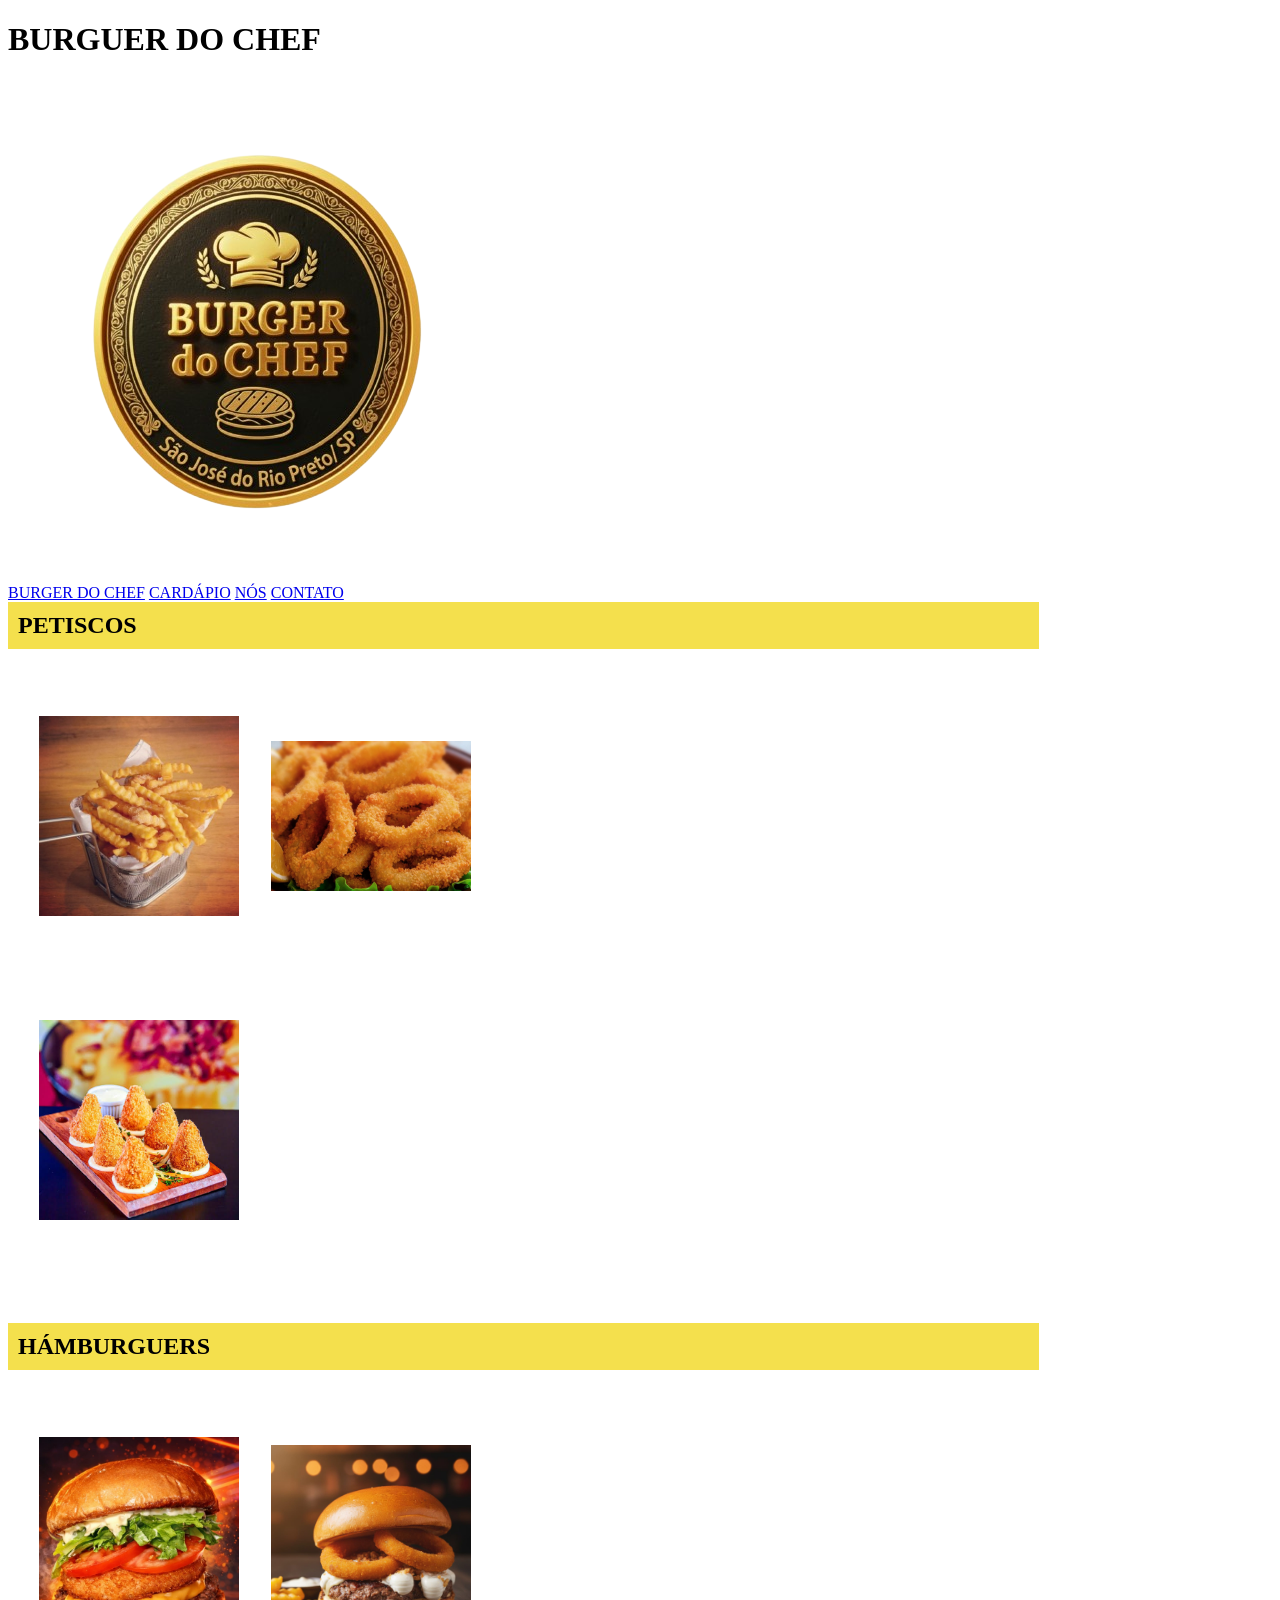
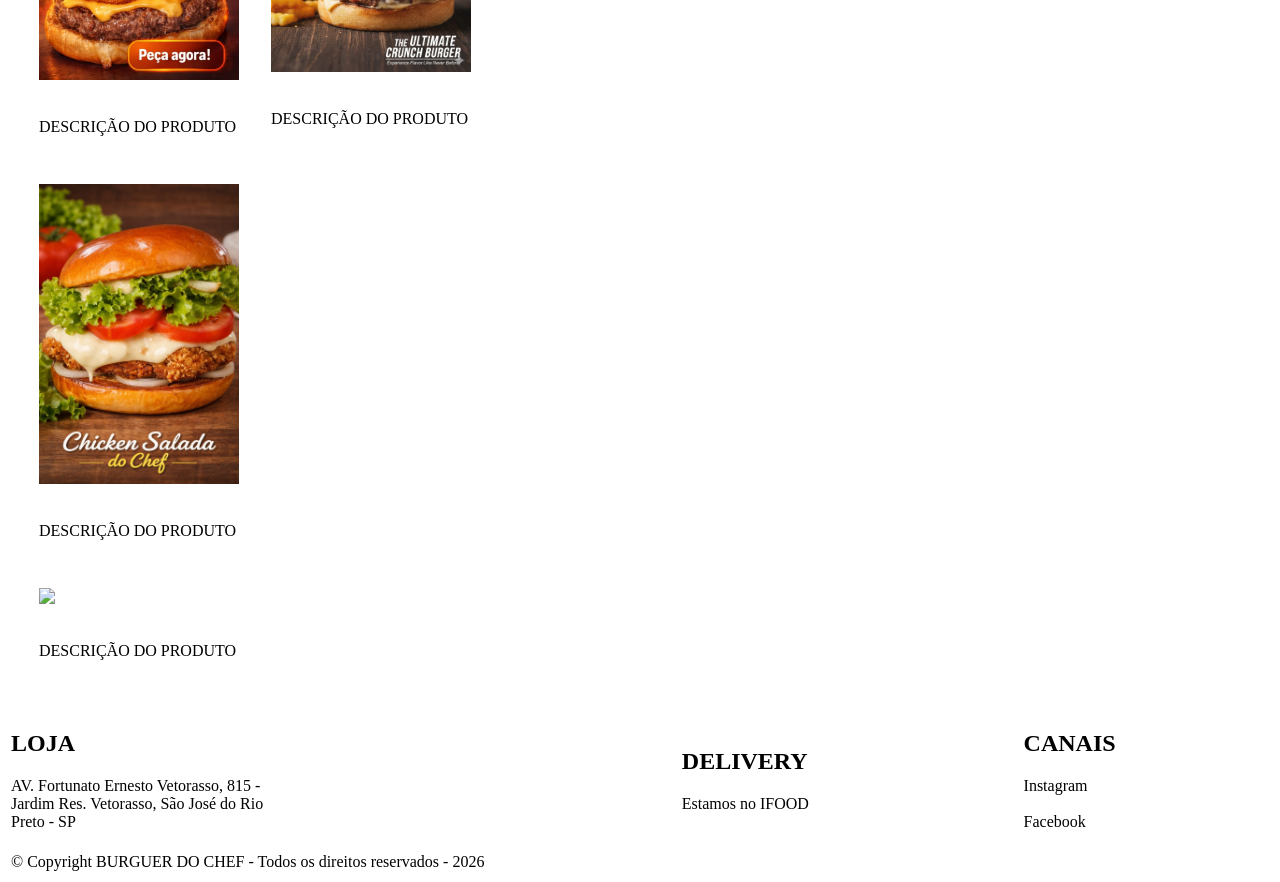
==== cardapio.html @ 364afd59 "Add files via upload" ====
<!DOCTYPE html>
<html lang="pt-br">
<head>
    <meta charset="UTF-8">
    <meta name="viewport" content="width=device-width, initial-scale=1.0">
    <title>Burger do Chef</title>
</head>
<body>
     <!-- HEADER -->
    <div id="header"></div>

  
    <script src="script.js"></script>


    <!-- TÍTULO -->
    <div style="background-color: #f4e04d; padding: 10px; width: 80%;">
        <h2 style="margin: 0;">PETISCOS</h2>
    </div>

    <br><br>

    <!-- PRODUTOS -->
    <table cellspacing="30">

        <tr>
            <!-- PRODUTO 1 -->
            <td >
                <img src="images/batatafrita.jpeg" width="200"><br><br>
                <p style="color: white;">DESCRIÇÃO DO PRODUTO</p>
            </td>

            <!-- PRODUTO 2 -->
            <td>
                <img src="images/cebolascrocantes.jpeg" width="200"><br><br>
                <p style="color: white;">DESCRIÇÃO DO PRODUTO</p>
            </td>
        </tr>

             <!-- PRODUTO 3 -->
            <td >
                <img src="images/coxinhas.jpeg" width="200"><br><br>
                <p style="color: white;">DESCRIÇÃO DO PRODUTO</p>
            </td>
        </tr>

    </table>

     <!-- TÍTULO -->
    <div style="background-color: #f4e04d; padding: 10px; width: 80%;">
        <h2 style="margin: 0;">HÁMBURGUERS</h2>
    </div>

    <br><br>

    <!-- PRODUTOS -->
    <table cellspacing="30">

        <tr>
            <!-- PRODUTO 1 -->
            <td >
                <img src="images/hamburguer1.jpeg" width="200"><br><br>
                <p style="color: black;">DESCRIÇÃO DO PRODUTO</p>
            </td>

            <!-- PRODUTO 2 -->
            <td>
                <img src="images/hamburguer2.jpeg" width="200"><br><br>
                <p style="color: black;">DESCRIÇÃO DO PRODUTO</p>
            </td>
        </tr>

             <!-- PRODUTO 3 -->
            <td >
                <img src="images/hamburger3.jpeg" width="200"><br><br>
                <p style="color: black;">DESCRIÇÃO DO PRODUTO</p>
            </td>
        </tr>

        <!-- PRODUTO 4 -->
            <td >
                <img src="images/hamburger4.jpeg" width="200"><br><br>
                <p style="color: black;">DESCRIÇÃO DO PRODUTO</p>
            </td>
        </tr>

    </table>




        <!-- FOOTER -->
    <div id="footer"></div>
</body>
</html>
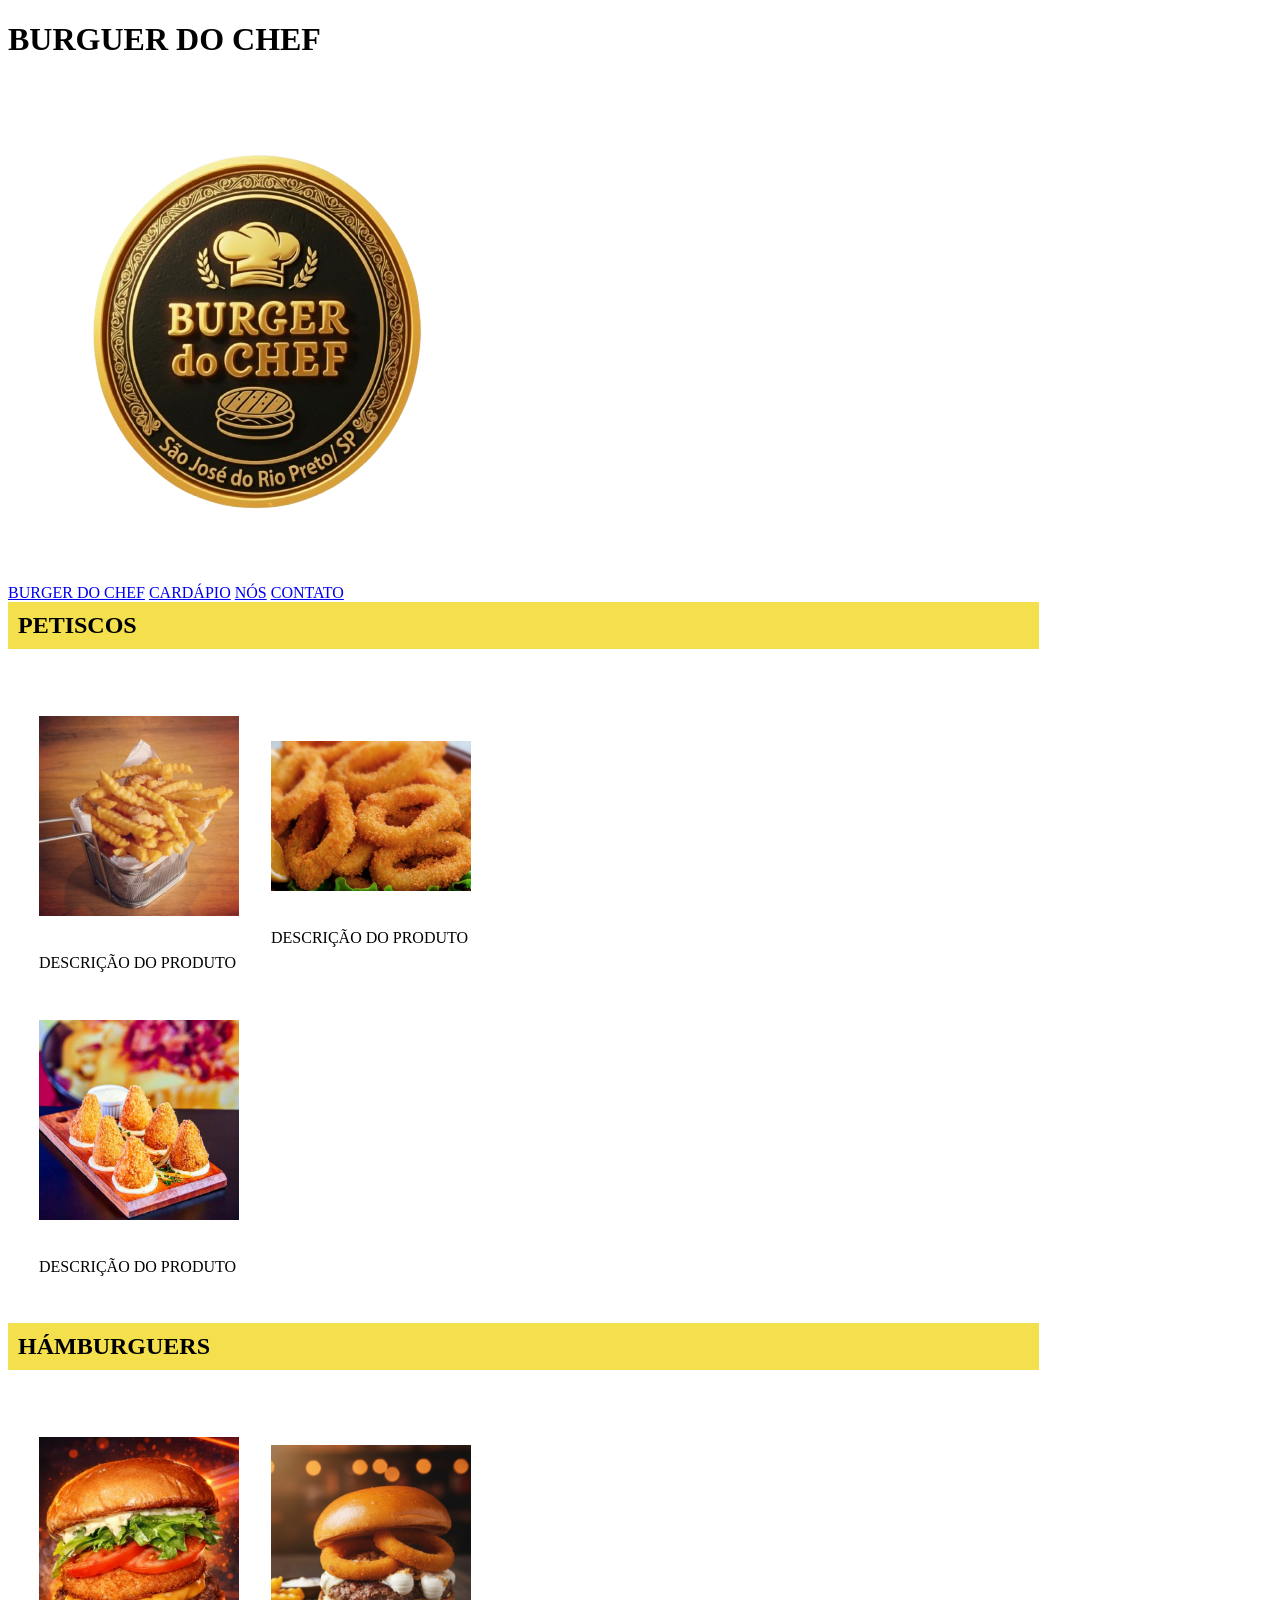
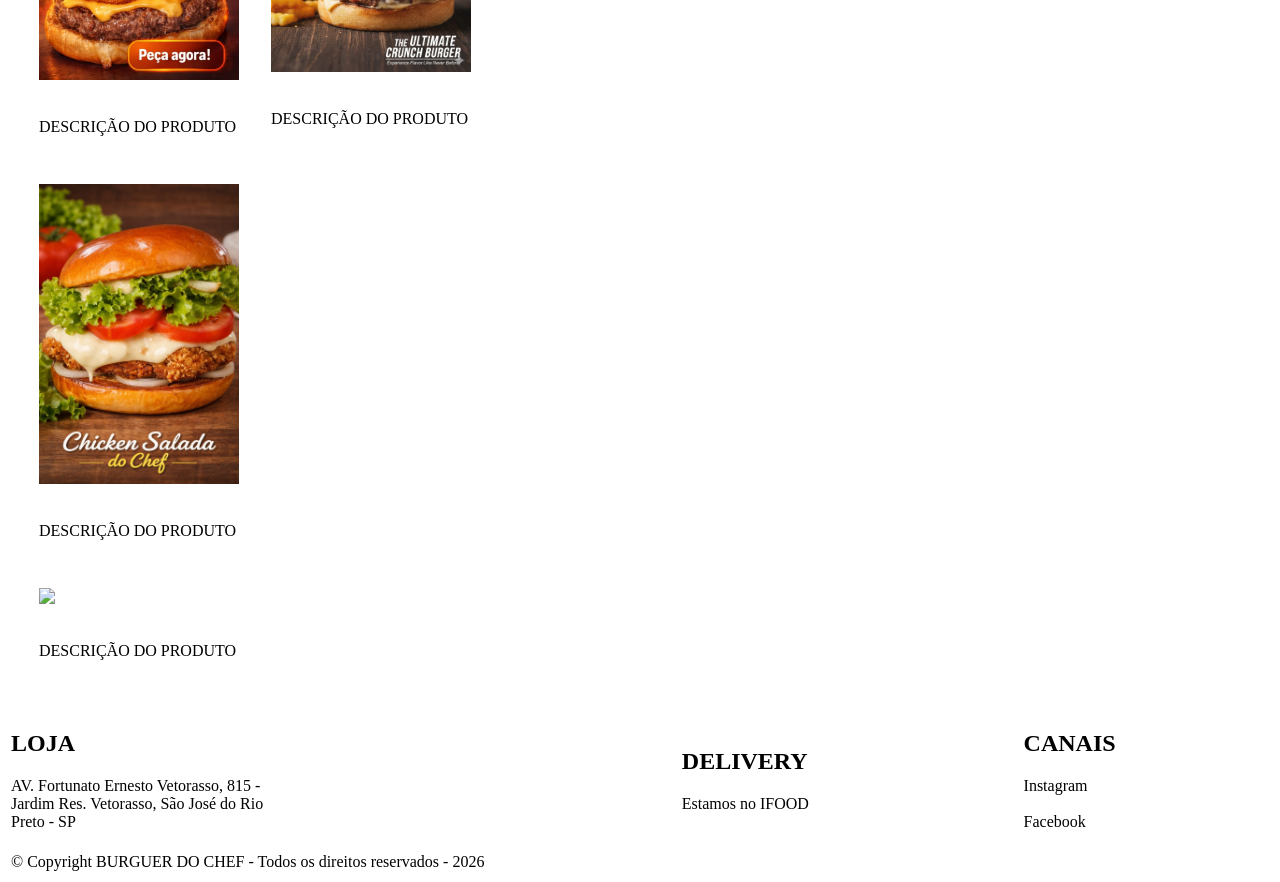
==== commit 355d0630: "Add files via upload" ====
--- a/cardapio.html
+++ b/cardapio.html
@@ -27,20 +27,20 @@
             <!-- PRODUTO 1 -->
             <td >
                 <img src="images/batatafrita.jpeg" width="200"><br><br>
-                <p style="color: white;">DESCRIÇÃO DO PRODUTO</p>
+                <p style="color: black;">DESCRIÇÃO DO PRODUTO</p>
             </td>
 
             <!-- PRODUTO 2 -->
             <td>
                 <img src="images/cebolascrocantes.jpeg" width="200"><br><br>
-                <p style="color: white;">DESCRIÇÃO DO PRODUTO</p>
+                <p style="color: black;">DESCRIÇÃO DO PRODUTO</p>
             </td>
         </tr>
 
              <!-- PRODUTO 3 -->
             <td >
                 <img src="images/coxinhas.jpeg" width="200"><br><br>
-                <p style="color: white;">DESCRIÇÃO DO PRODUTO</p>
+                <p style="color: black;">DESCRIÇÃO DO PRODUTO</p>
             </td>
         </tr>
 
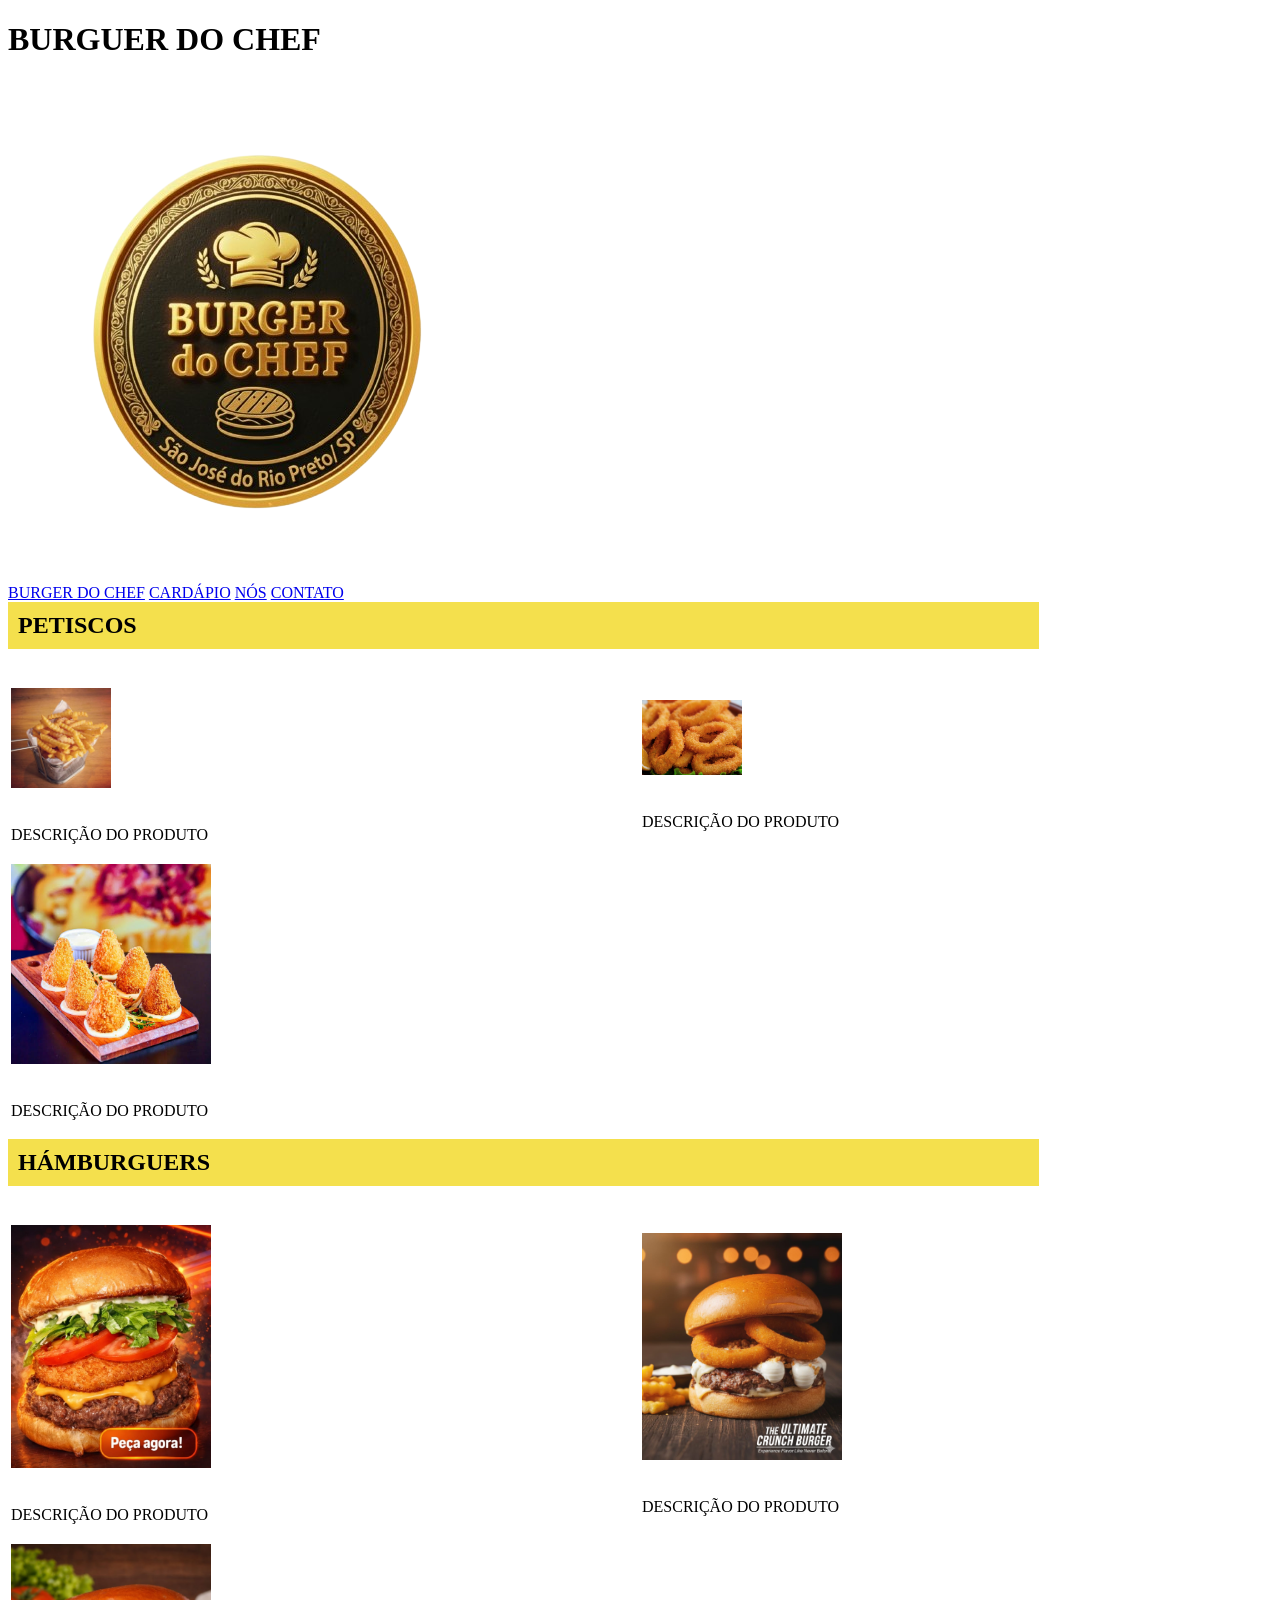
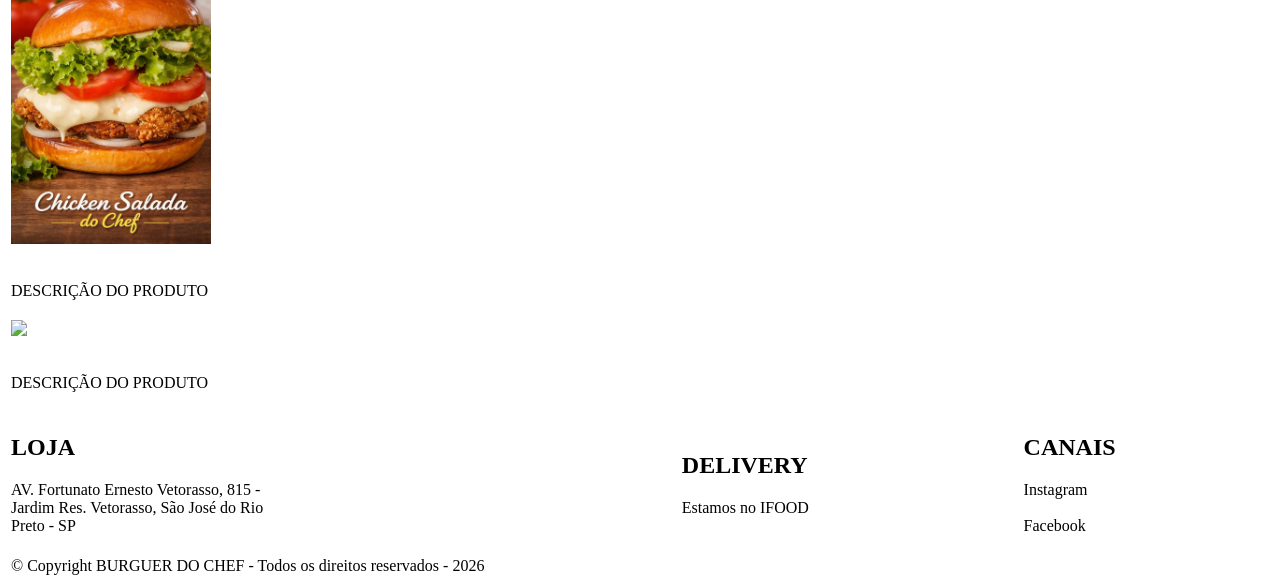
==== commit 6214feaf: "Add files via upload" ====
--- a/cardapio.html
+++ b/cardapio.html
@@ -21,18 +21,18 @@
     <br><br>
 
     <!-- PRODUTOS -->
-    <table cellspacing="30">
+    <table style="width: 100%; table-layout: fixed;">
 
         <tr>
             <!-- PRODUTO 1 -->
             <td >
-                <img src="images/batatafrita.jpeg" width="200"><br><br>
+                <img src="images/batatafrita.jpeg" width="100"><br><br>
                 <p style="color: black;">DESCRIÇÃO DO PRODUTO</p>
             </td>
 
             <!-- PRODUTO 2 -->
             <td>
-                <img src="images/cebolascrocantes.jpeg" width="200"><br><br>
+                <img src="images/cebolascrocantes.jpeg" width="100"><br><br>
                 <p style="color: black;">DESCRIÇÃO DO PRODUTO</p>
             </td>
         </tr>
@@ -54,7 +54,7 @@
     <br><br>
 
     <!-- PRODUTOS -->
-    <table cellspacing="30">
+    <table style="width: 100%; table-layout: fixed;">
 
         <tr>
             <!-- PRODUTO 1 -->
@@ -89,6 +89,8 @@
 
 
 
+
+
         <!-- FOOTER -->
     <div id="footer"></div>
 </body>
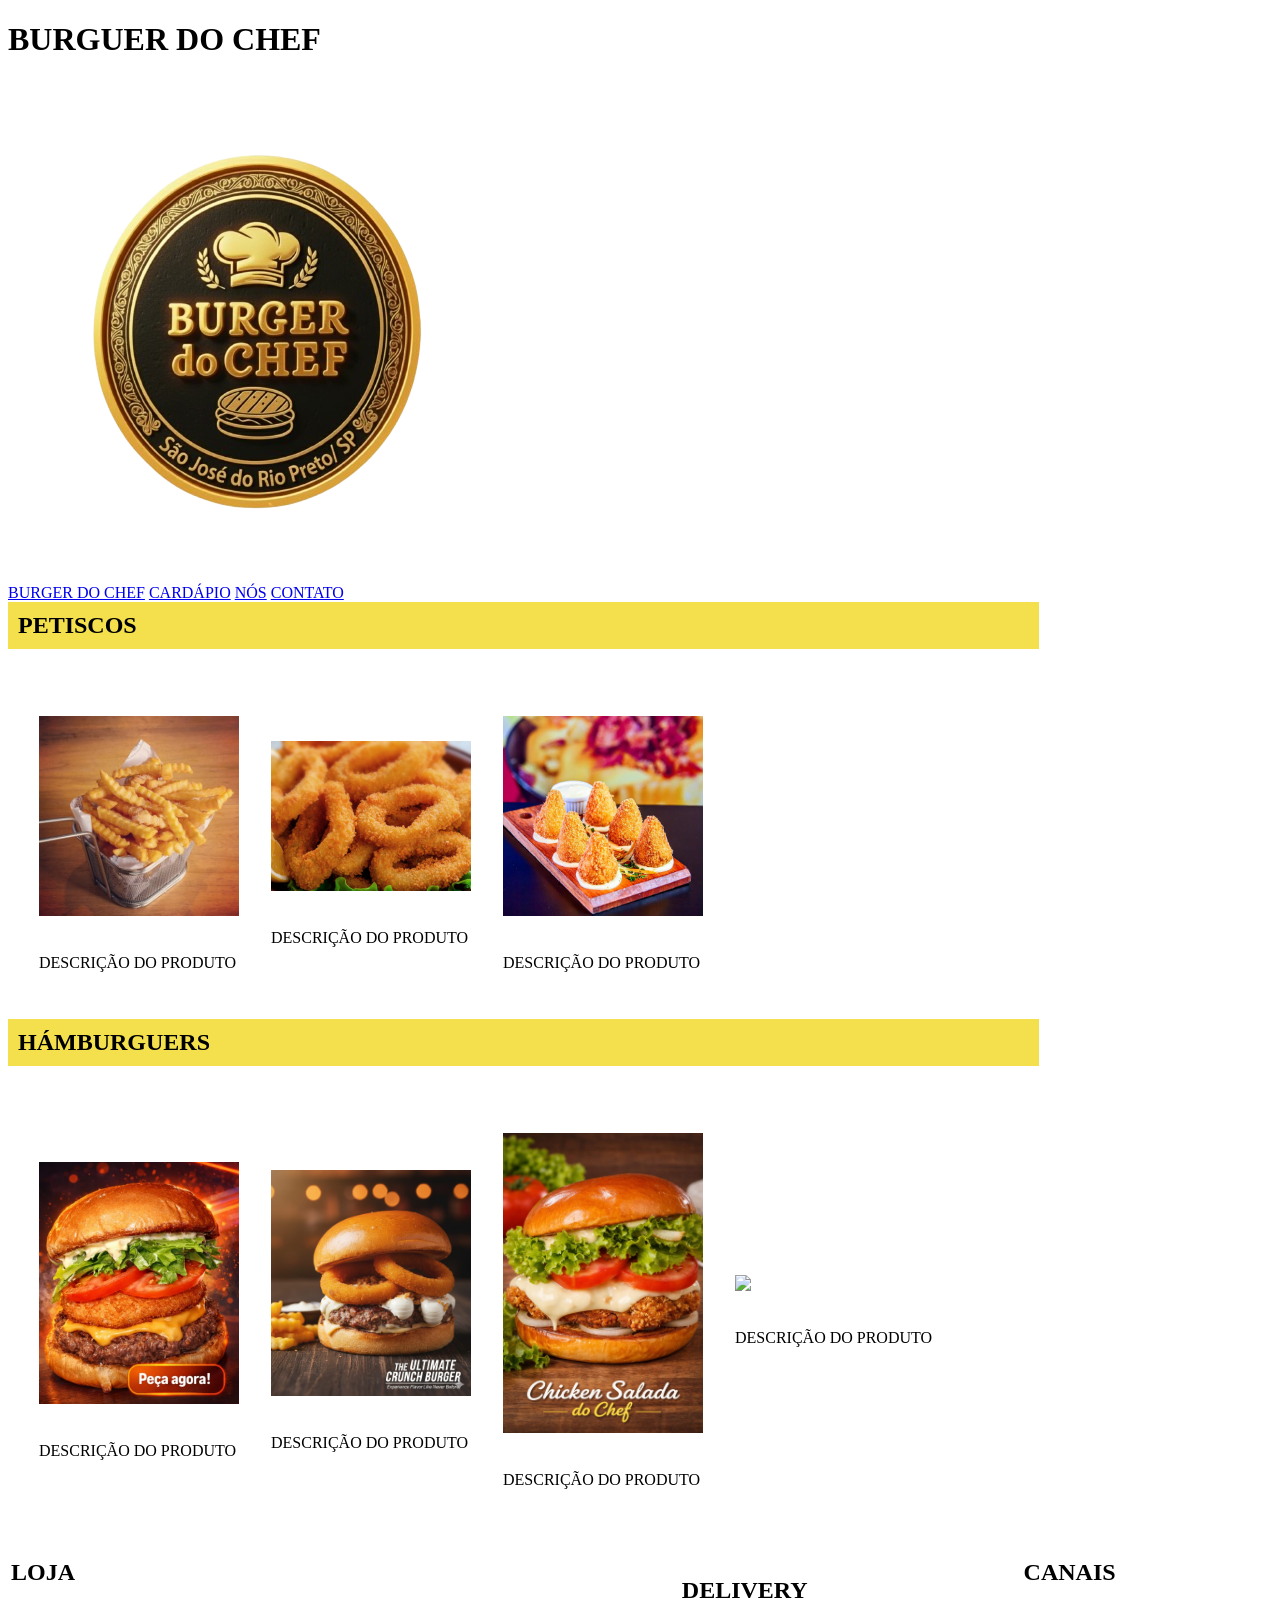
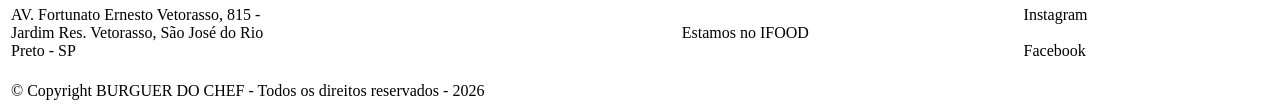
==== commit 0d04d342: "Add files via upload" ====
--- a/cardapio.html
+++ b/cardapio.html
@@ -21,21 +21,21 @@
     <br><br>
 
     <!-- PRODUTOS -->
-    <table style="width: 100%; table-layout: fixed;">
+    <table cellspacing="30">
 
         <tr>
             <!-- PRODUTO 1 -->
             <td >
-                <img src="images/batatafrita.jpeg" width="100"><br><br>
+                <img src="images/batatafrita.jpeg" width="200"><br><br>
                 <p style="color: black;">DESCRIÇÃO DO PRODUTO</p>
             </td>
 
             <!-- PRODUTO 2 -->
             <td>
-                <img src="images/cebolascrocantes.jpeg" width="100"><br><br>
+                <img src="images/cebolascrocantes.jpeg" width="200"><br><br>
                 <p style="color: black;">DESCRIÇÃO DO PRODUTO</p>
             </td>
-        </tr>
+   
 
              <!-- PRODUTO 3 -->
             <td >
@@ -54,7 +54,7 @@
     <br><br>
 
     <!-- PRODUTOS -->
-    <table style="width: 100%; table-layout: fixed;">
+    <table cellspacing="30">
 
         <tr>
             <!-- PRODUTO 1 -->
@@ -68,14 +68,13 @@
                 <img src="images/hamburguer2.jpeg" width="200"><br><br>
                 <p style="color: black;">DESCRIÇÃO DO PRODUTO</p>
             </td>
-        </tr>
-
+      
              <!-- PRODUTO 3 -->
             <td >
                 <img src="images/hamburger3.jpeg" width="200"><br><br>
                 <p style="color: black;">DESCRIÇÃO DO PRODUTO</p>
             </td>
-        </tr>
+        
 
         <!-- PRODUTO 4 -->
             <td >
@@ -87,10 +86,6 @@
     </table>
 
 
-
-
-
-
         <!-- FOOTER -->
     <div id="footer"></div>
 </body>
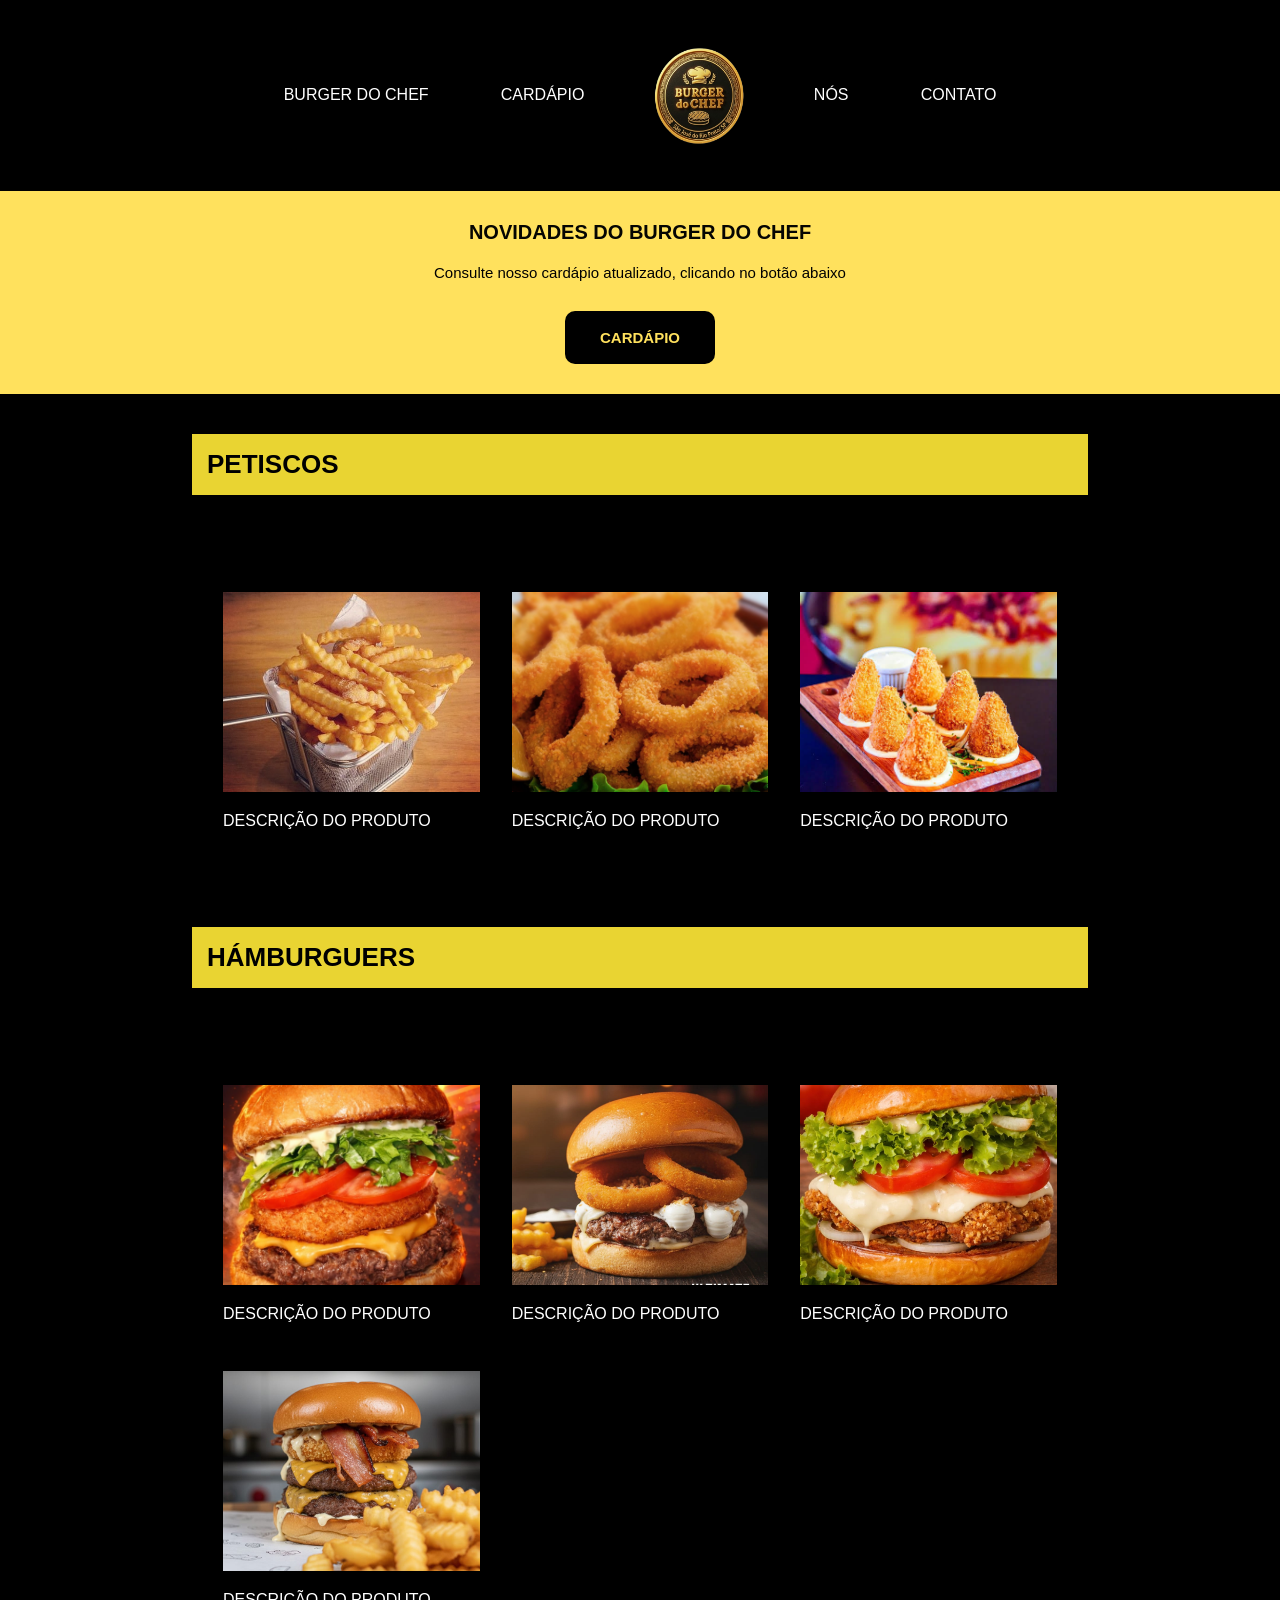
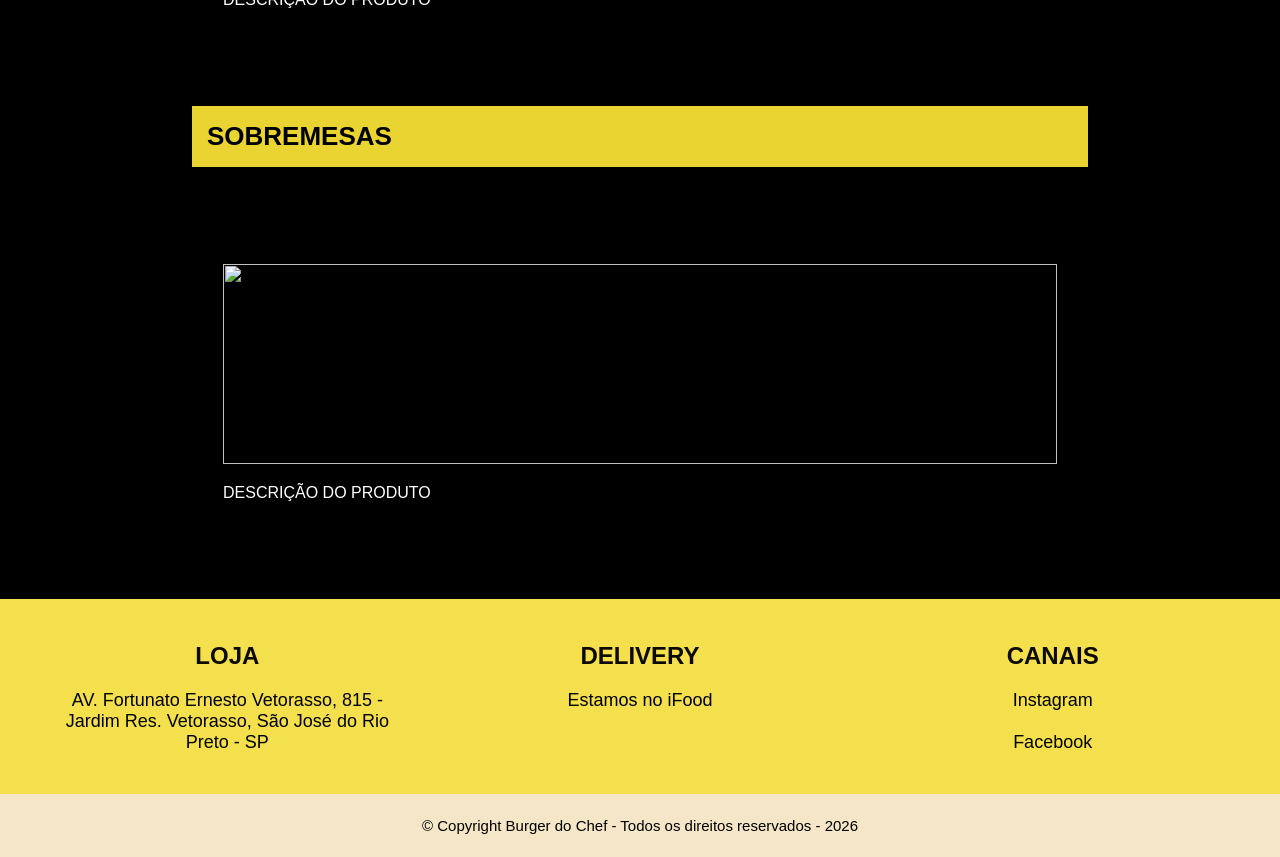
==== commit d635c9b8: "Add files via upload" ====
--- a/cardapio.html
+++ b/cardapio.html
@@ -3,7 +3,10 @@
 <head>
     <meta charset="UTF-8">
     <meta name="viewport" content="width=device-width, initial-scale=1.0">
-    <title>Burger do Chef</title>
+    <title>Cardápio</title>
+
+    <link rel="stylesheet" href="style.css">
+
 </head>
 <body>
      <!-- HEADER -->
@@ -12,77 +15,110 @@
   
     <script src="script.js"></script>
 
+      <section class="linktree-cardapio" >
+        <h2>NOVIDADES DO BURGER DO CHEF</h2>
+
+        <p>
+            Consulte nosso cardápio atualizado, clicando no botão abaixo
+        </p>
+
+        <button>CARDÁPIO</button>
+    </section>
+
 
     <!-- TÍTULO -->
-    <div style="background-color: #f4e04d; padding: 10px; width: 80%;">
-        <h2 style="margin: 0;">PETISCOS</h2>
+    <div class="titulo-cardapio">
+        <h2>PETISCOS</h2>
     </div>
 
     <br><br>
 
     <!-- PRODUTOS -->
-    <table cellspacing="30">
+    <table class="cardapio-produtos" >
 
         <tr>
             <!-- PRODUTO 1 -->
             <td >
-                <img src="images/batatafrita.jpeg" width="200"><br><br>
-                <p style="color: black;">DESCRIÇÃO DO PRODUTO</p>
+                <img src="images/batatafrita.jpeg" >
+                <p>DESCRIÇÃO DO PRODUTO</p>
             </td>
 
             <!-- PRODUTO 2 -->
             <td>
-                <img src="images/cebolascrocantes.jpeg" width="200"><br><br>
-                <p style="color: black;">DESCRIÇÃO DO PRODUTO</p>
+                <img src="images/cebolascrocantes.jpeg">
+                <p>DESCRIÇÃO DO PRODUTO</p>
             </td>
    
 
              <!-- PRODUTO 3 -->
             <td >
-                <img src="images/coxinhas.jpeg" width="200"><br><br>
-                <p style="color: black;">DESCRIÇÃO DO PRODUTO</p>
+                <img src="images/coxinhas.jpeg" >
+                <p >DESCRIÇÃO DO PRODUTO</p>
             </td>
         </tr>
+
+
 
     </table>
 
      <!-- TÍTULO -->
-    <div style="background-color: #f4e04d; padding: 10px; width: 80%;">
-        <h2 style="margin: 0;">HÁMBURGUERS</h2>
+    <div class="titulo-cardapio">
+        <h2>HÁMBURGUERS</h2>
     </div>
 
     <br><br>
 
     <!-- PRODUTOS -->
-    <table cellspacing="30">
+    <table class="cardapio-produtos">
 
         <tr>
             <!-- PRODUTO 1 -->
             <td >
-                <img src="images/hamburguer1.jpeg" width="200"><br><br>
-                <p style="color: black;">DESCRIÇÃO DO PRODUTO</p>
+                <img src="images/hamburguer1.jpeg" >
+                <p>DESCRIÇÃO DO PRODUTO</p>
             </td>
 
             <!-- PRODUTO 2 -->
             <td>
-                <img src="images/hamburguer2.jpeg" width="200"><br><br>
-                <p style="color: black;">DESCRIÇÃO DO PRODUTO</p>
+                <img src="images/hamburguer2.jpeg" >
+                <p >DESCRIÇÃO DO PRODUTO</p>
             </td>
       
              <!-- PRODUTO 3 -->
             <td >
-                <img src="images/hamburger3.jpeg" width="200"><br><br>
-                <p style="color: black;">DESCRIÇÃO DO PRODUTO</p>
+                <img src="images/hamburger3.jpeg" >
+                <p>DESCRIÇÃO DO PRODUTO</p>
             </td>
-        
 
-        <!-- PRODUTO 4 -->
-            <td >
-                <img src="images/hamburger4.jpeg" width="200"><br><br>
-                <p style="color: black;">DESCRIÇÃO DO PRODUTO</p>
+        </tr>
+
+        <tr>
+            <td>
+                <img src="images/hamburguer4.jpeg" alt="Hambúrguer 4">
+                <p>DESCRIÇÃO DO PRODUTO</p>
             </td>
         </tr>
+    </table>
 
+
+    <!-- TÍTULO -->
+    <div class="titulo-cardapio">
+        <h2>SOBREMESAS</h2>
+    </div>
+
+    <br><br>
+
+    <!-- PRODUTOS -->
+    <table class="cardapio-produtos">
+
+        <tr>
+            <!-- PRODUTO 1 -->
+            <td >
+                <img src="images/sobremesa.jpeg">
+                <p>DESCRIÇÃO DO PRODUTO</p>
+            </td>
+
+          
     </table>
 
 
--- a/style.css
+++ b/style.css
@@ -0,0 +1,592 @@
+/* base do site */
+
+body{
+
+ 
+    /* remove a margem automática do navegador */
+    margin:0;
+    /* cor de fundo */
+    background-color:black;
+
+    /* define a fonte do site */
+    font-family:Arial, sans-serif;
+}
+
+/* cabeçalho */
+header{
+
+    /* fundo preto */
+     background-color:black;
+    
+    /* espaço interno */
+     padding:25px;
+}
+
+/* menu */
+/* nav a = seleciona TODOS os links do menu */
+/* nav a = ESTILO PADR]AO DOS LINKS */
+nav a{
+    /* texto branco */
+    color:white;
+    
+    /* remove o sublinhado */
+    text-decoration:none;
+    
+    /* cria espaçamento entre os links */
+    margin:25px;
+}
+
+
+/* na a:visited = CONTROLA LINKS JÁ CLICADOS - SEM ISSO O NAVEGADOR DEIXA ROXO */
+
+nav a:visited{
+
+    color:white;
+
+    text-decoration:none;
+}
+
+/* nav a:hover = QUANDO O MOUSE PASSA EM CIMA */
+nav a:hover{
+    
+
+    color:gold;
+
+    text-decoration:none;
+}
+
+/* logo */
+nav img{
+    
+     width:135px;
+
+    /* alinha a imagem com o texto */
+    vertical-align:middle;
+
+}
+
+/* centralizando o header */
+/* centraliza tabelas */
+table{
+    margin:auto;
+}
+
+/* títulos */
+h1{
+    color:gold;
+}
+
+h2{
+    color:gold;
+}
+
+/* parágrafos */
+p{
+    color:white;
+    font-size:18px;
+}
+
+
+
+/* Centraliza: links; imagem; todo conteúdo do nav */
+.menu{
+
+    text-align:center;
+}
+
+/* footer principal*/
+.footer-principal{
+
+    background-color:#f4e04d;
+    width: 100%;
+    padding:20px;
+}
+
+/* textos do footer */
+/* títulos h2 */
+.footer-principal h2{
+
+    color:rgb(13, 10, 3);
+}
+
+/* paragráfos */
+.footer-principal p{
+
+    color:black;
+}
+
+/* células td do footer */
+.footer-principal td{
+
+    text-align:center;
+
+    /* cada coluna ocupará 33% da largura */
+    /* as seções ficarão distribuídas corretamente */
+    width: 33%;
+    vertical-align:top;
+
+}
+
+
+/* A parte do copyright ficará: bege claro; separada visualmente do footer */
+.copyright{
+
+    background-color:#f5e6c8;
+    width:100%;
+    padding:20px;
+    font-size: 15px;
+}
+
+/* células do copyright*/
+.copyright td{
+    
+    text-align:center;
+
+}
+
+.banner{
+
+    background-color: #efe2a0;
+
+    text-align:center;
+
+    padding:40px;
+}
+
+.banner h2{
+
+    color: #060604;
+
+
+}
+
+.banner p{
+
+    color: #060604;
+
+}
+
+
+.banner-imagens{
+
+    /* margin:auto = faz o navegador calcular automaticamente as margens disponíveis */
+    margin:auto;
+}
+
+/* conteúdos dentro das células td */
+.banner-imagens td{
+
+    text-align:center;
+
+    padding:10px;
+}
+
+
+/* seção completa (tabela da loja, delivery etc.) */
+.secao-info{
+
+    /* margem externa:
+       40px em cima/baixo
+       auto nas laterais = centraliza a tabela */
+    margin:20px auto;
+
+    /* largura da seção:
+       ocupará 55% da largura da tela */
+    width:55%;
+
+}
+
+/* estiliza todas as células td dentro da seção */
+.secao-info td{
+
+    /* espaço interno da célula:
+       cria respiro entre texto e imagem */
+    padding:15px;
+
+    /* alinhamento vertical:
+       centraliza o conteúdo no meio da célula */
+    vertical-align:middle;
+}
+
+/* estiliza a coluna do texto */
+.texto-info{
+
+    /* alinha o texto para a direita,
+       como no layout de referência */
+    text-align:right;
+
+    /* largura da coluna de texto */
+    width:45%;
+}
+
+/* estiliza os títulos h2 dentro do texto */
+.texto-info h2{
+
+    /* cor do título */
+    color:#f4e04d;
+
+    /* tamanho da fonte */
+    font-size:28px;
+
+    /* margem inferior:
+       cria espaço entre o título e o parágrafo */
+    margin-bottom:20px;
+}
+
+/* estiliza os parágrafos da seção */
+.texto-info p{
+
+    /* cor do texto */
+    color:rgb(248, 241, 241);
+
+    /* tamanho da fonte */
+    font-size:16px;
+
+}
+
+/* personalizações exclusivas da página contato */
+.contato-info{
+
+    width: 100%;
+    background-color: #efe2a0;
+
+    
+}
+
+.contato-info h2{
+
+    color:#91751c;
+}
+
+.contato-info p{
+
+    color:black;
+}
+
+
+.titulo-cardapio{
+
+    /* define a largura da faixa do título:
+       ocupará 70% da tela */
+    width:70%;
+
+    /* margem externa:
+       40px em cima
+       auto = centraliza horizontalmente
+       30px embaixo */
+    margin:40px auto 30px auto;
+
+    background-color:#e9d432;
+}
+
+/* estiliza o conteúdo td dentro do título */
+.titulo-cardapio h2{
+
+    color:black;
+
+    font-size:26px;
+
+    /* deixa o texto em negrito */
+    font-weight:bold;
+
+    padding:15px;
+
+    text-align:left;
+}
+
+/* tabela dos produtos */
+.cardapio-produtos{
+
+    /* largura da tabela:
+       ocupará 70% da tela */
+    width:70%;
+
+    /* centraliza a tabela na página
+       e cria 50px abaixo */
+    margin:0 auto 50px auto;
+
+    /* cria espaço entre as células */
+    border-spacing:30px;
+}
+
+/* cada produto (cada célula td */
+.cardapio-produtos td{
+
+    /* cada produto ocupará 1/3 da linha
+       (máximo 3 produtos por linha) */
+    width:33%;
+
+    /* alinha o conteúdo no topo da célula */
+    vertical-align:top;
+}
+
+
+/* imagens dos produtos */
+.cardapio-produtos img{
+
+    /* faz a imagem ocupar toda a largura
+       disponível da célula */
+    width:100%;
+
+    /* altura fixa para padronizar */
+    height:200px;
+
+    /* ajusta a imagem sem deformar */
+    object-fit:cover;
+}
+
+
+.cardapio-produtos p{
+
+    color:white;
+
+    font-size:16px;
+
+    /* alinhamento do texto */
+    text-align:left;
+}
+
+/* seção do cardápio atualizado */
+.linktree-cardapio{
+
+
+    background-color:#ffe15d;
+
+    text-align:center;
+
+    /* espaço interno:
+       60px em cima/baixo
+       20px laterais */
+    padding:30px 20px;
+}
+
+
+.linktree-cardapio h2{
+
+    color:#050502;
+
+    font-size:20px;
+
+    /* negrito */
+    font-weight:bold;
+
+    /* remove margens padrão */
+    margin:0 0 20px 0;
+}
+
+/* texto da descrição */
+.linktree-cardapio p{
+
+    color:#000000;
+
+    font-size:15px;
+
+    /* espaço abaixo do texto */
+    margin-bottom:30px;
+}
+
+
+/* botão */
+.linktree-cardapio button{
+
+
+    background-color:rgb(0, 0, 0);
+
+
+    color:#ffe15d;
+
+    /* remove borda padrão */
+    border:none;
+
+    padding:18px 35px;
+
+    font-size:15px;
+
+    /* negrito */
+    font-weight:bold;
+
+    /* deixa o cursor de mãozinha */
+    cursor:pointer;
+
+    /* cantos arredondados */
+    border-radius:10px;
+}
+
+
+
+/* efeito ao passar o mouse */
+.linktree-cardapio button:hover{
+
+    background-color:#f6f5c1;
+}
+
+/* títulos das seções da página (nossa história e antes do burger do chef) */
+.titulo-nos{
+
+    /* centraliza o texto */
+    text-align:center;
+
+    /* cor do texto */
+    color:#f4e04d;
+
+    /* tamanho da fonte */
+    font-size:36px;
+
+    /* espaço abaixo do título */
+    margin-bottom:50px;
+}
+
+/* seções com texto + imagem */
+.secao-revista{
+
+    /* largura da tabela */
+    width:70%;
+
+    /* centraliza a seção */
+    margin:40px auto;
+}
+
+/* células da seção */
+.secao-revista td{
+
+    /* cada lado ocupará metade da seção */
+    width:50%;
+
+    /* espaço interno */
+    padding:25px;
+
+    /* centraliza verticalmente */
+    vertical-align:middle;
+}
+
+
+/* imagens das seções  */
+.secao-revista img{
+
+    /* ocupa toda a célula */
+    width:100%;
+    
+        /* altura fixa para padronizar */
+    height:356px;
+
+    /* ajusta a imagem sem deformar */
+    object-fit:cover;
+}
+
+
+/* regra específica da imagem da terceira seção */
+
+.secao-revista img.imagem-historia{
+    width:100%;
+    height:500px;
+    object-fit:cover;
+    object-position:center;
+}
+
+/* textos da história */
+.texto-revista{
+
+    /* alinhamento do texto */
+    text-align:right;
+}
+
+/* subtítulos internos das seções */
+.texto-revista h3{
+
+    /* cor do texto */
+    color:#f3db05;
+
+    /* tamanho da fonte */
+    font-size:30px;
+}
+
+/* parágrafos da história */
+.texto-revista p{
+
+    /* cor do texto */
+    color:#ffffff;
+
+    /* tamanho da fonte */
+    font-size:18px;
+}
+
+/* galeria de fotos */
+.galeria-nos{
+
+    /* largura da galeria */
+    width:70%;
+
+    /* centraliza a tabela */
+    margin:20px auto;
+
+    /* espaço entre as imagens */
+    border-spacing:30px;
+}
+
+/* células da galeria */
+.galeria-nos td{
+
+    /* cada imagem ocupa metade da linha */
+    width:50%;
+}
+
+/* imagens da galeria */
+.galeria-nos img{
+
+    /* largura total da célula */
+    width:100%;
+
+    /* altura fixa */
+    height:260px;
+
+    /* ajusta sem deformar */
+    object-fit:cover;
+}
+
+
+
+/* frase de impacto */
+.frase-nos{
+
+    /* ocupa toda a largura */
+    width:100%;
+
+    /* cor de fundo */
+    background-color:#ddcd80;
+     
+    /* coloca texto e imagem lado a lado */
+    display:flex;
+
+     /* centraliza horizontalmente, alinha logo com o texto */
+     align-items:center;
+     
+    justify-content:center;
+
+    /* espaço entre texto e logo */
+    gap:30px;
+
+    /* espaço interno */
+    padding:60px 20px;
+
+    /*margem superior e inferior */
+    margin-top:60px auto;
+}
+
+
+/* texto */
+.frase-nos p{
+
+    font-size:24px;
+    color:black;
+ 
+}
+
+
+/* logo */
+.frase-nos img{
+
+    width:150px;
+    /* mantém proporção */
+    height: 150px;
+
+}
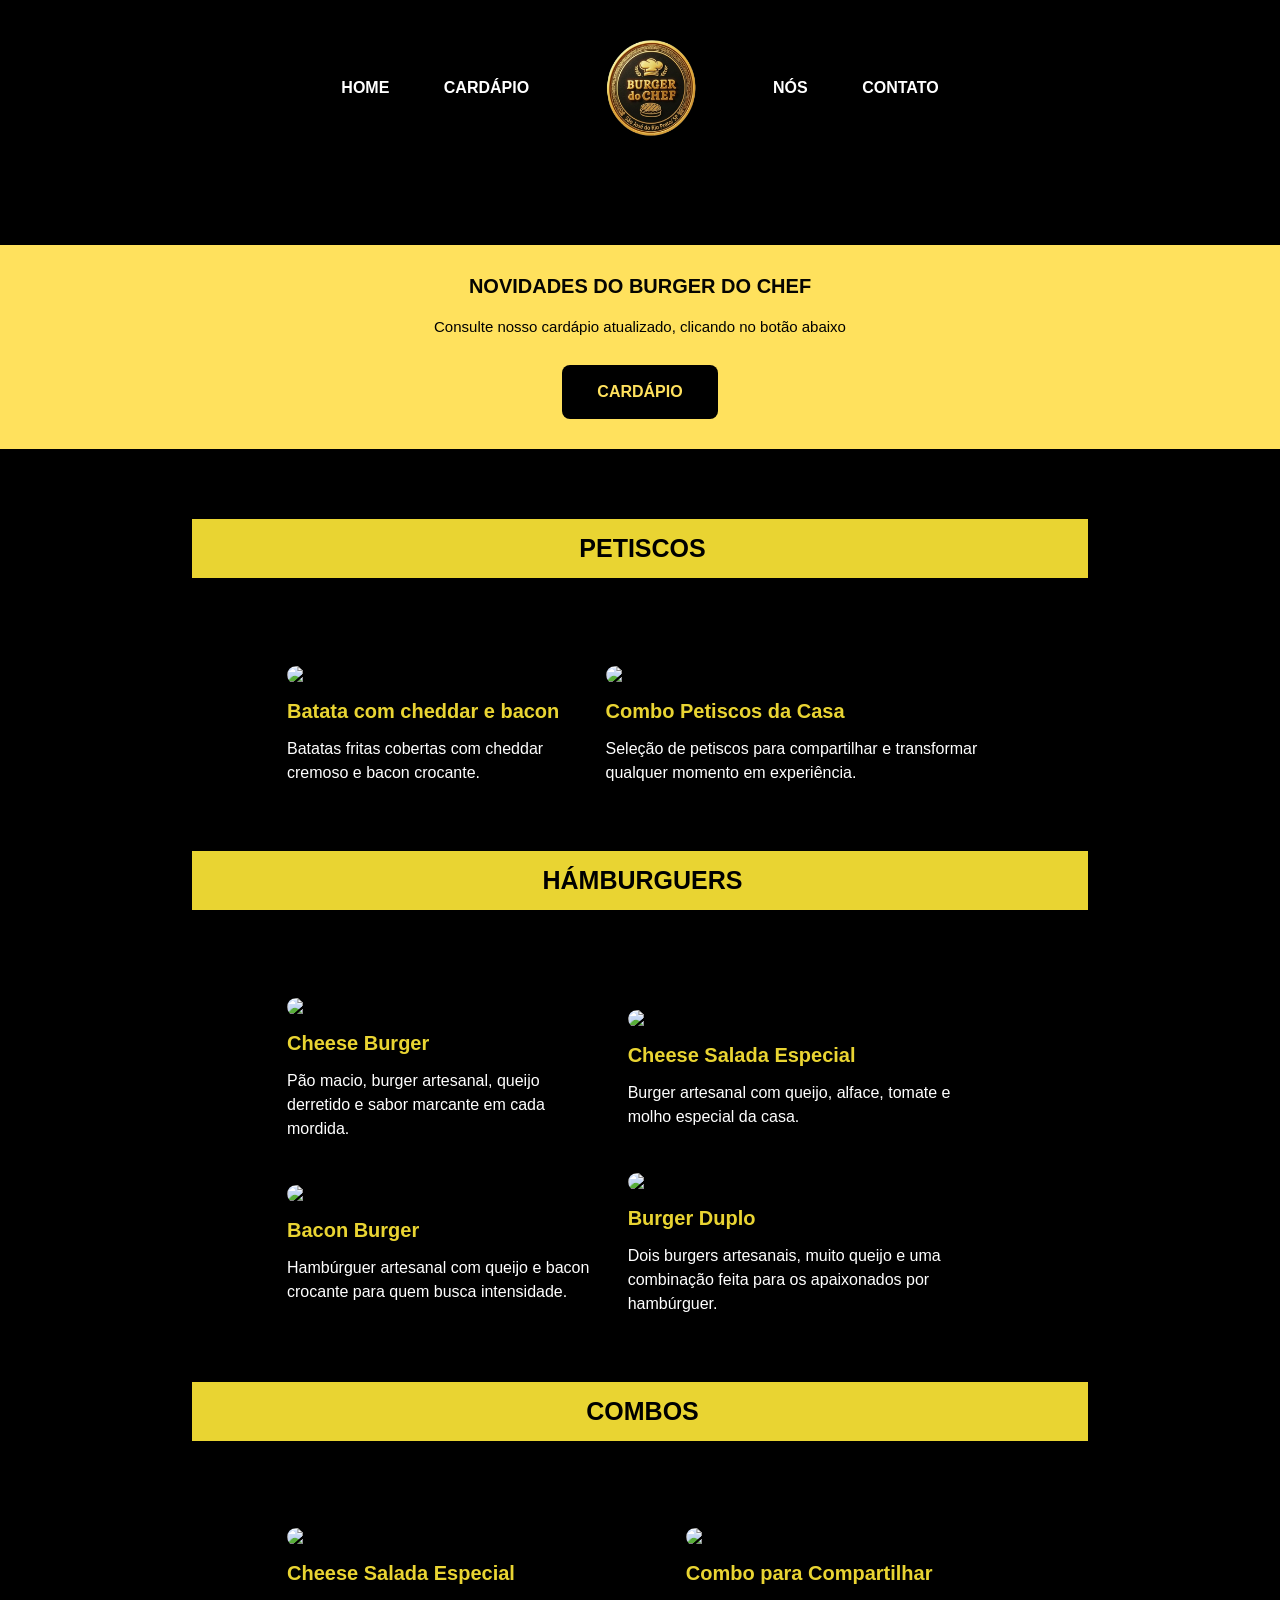
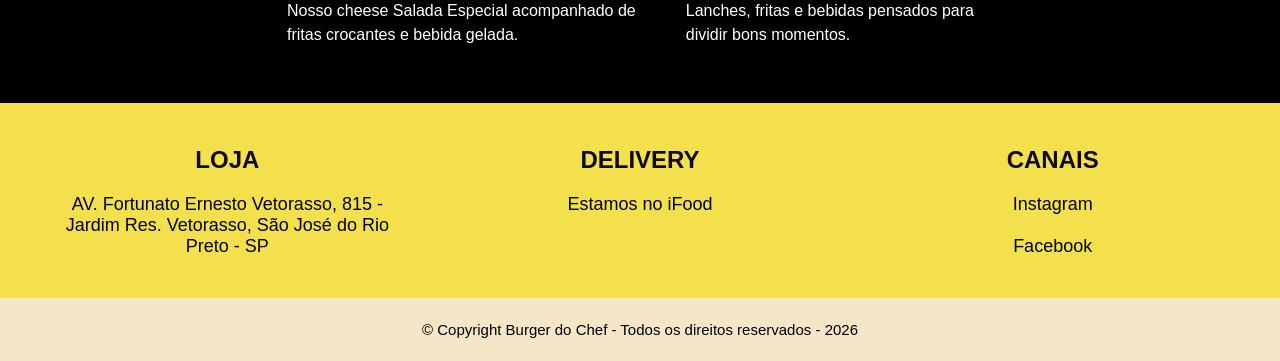
==== commit af4e2c00: "Add files via upload" ====
--- a/cardapio.html
+++ b/cardapio.html
@@ -22,7 +22,7 @@
             Consulte nosso cardápio atualizado, clicando no botão abaixo
         </p>
 
-        <button>CARDÁPIO</button>
+        <a href="https://linktr.ee/burgerdochef" target="_blank" class="botao-linktree">CARDÁPIO</a>
     </section>
 
 
@@ -39,22 +39,20 @@
         <tr>
             <!-- PRODUTO 1 -->
             <td >
-                <img src="images/batatafrita.jpeg" >
-                <p>DESCRIÇÃO DO PRODUTO</p>
+                <img src="images/batata_cheddar_bacon_cardapio.png" alt="Batata frita com cheddar" >
+                <h3>Batata com cheddar e bacon</h3>
+                <p>Batatas fritas cobertas com cheddar
+                    cremoso e bacon crocante.</p>
             </td>
 
             <!-- PRODUTO 2 -->
             <td>
-                <img src="images/cebolascrocantes.jpeg">
-                <p>DESCRIÇÃO DO PRODUTO</p>
+                <img src="images/combo_petiscos_casa_cardapio.png" alt="Combo petiscos do Chef">
+                <h3>Combo Petiscos da Casa</h3>
+                <p>Seleção de petiscos para compartilhar e 
+                    transformar qualquer momento em experiência.</p>
             </td>
    
-
-             <!-- PRODUTO 3 -->
-            <td >
-                <img src="images/coxinhas.jpeg" >
-                <p >DESCRIÇÃO DO PRODUTO</p>
-            </td>
         </tr>
 
 
@@ -74,36 +72,45 @@
         <tr>
             <!-- PRODUTO 1 -->
             <td >
-                <img src="images/hamburguer1.jpeg" >
-                <p>DESCRIÇÃO DO PRODUTO</p>
+                <img src="images/cheese_burger_cardapio.png" alt="Cheese burger">
+                <h3>Cheese Burger</h3>
+                <p>Pão macio, burger artesanal, queijo derretido 
+                    e sabor marcante em cada mordida.
+                </p>
             </td>
 
             <!-- PRODUTO 2 -->
             <td>
-                <img src="images/hamburguer2.jpeg" >
-                <p >DESCRIÇÃO DO PRODUTO</p>
+                <img src="images/salada_especial_cardapio.png" alt="Burger duplo" >
+                <h3>Cheese Salada Especial</h3>
+                <p >Burger artesanal com queijo, alface,
+                    tomate e molho especial da casa.
+                </p>
             </td>
-      
-             <!-- PRODUTO 3 -->
-            <td >
-                <img src="images/hamburger3.jpeg" >
-                <p>DESCRIÇÃO DO PRODUTO</p>
-            </td>
-
-        </tr>
 
         <tr>
             <td>
-                <img src="images/hamburguer4.jpeg" alt="Hambúrguer 4">
-                <p>DESCRIÇÃO DO PRODUTO</p>
+                <img src="images/bacon_burger_cardapio.png" alt="Salada especial">
+                <h3>Bacon Burger</h3>
+                <p>Hambúrguer artesanal com queijo e 
+                    bacon crocante para quem busca 
+                    intensidade.
+                </p>
+            </td>
+
+            <td> <img src="images/buger_duplo.png" alt="Bacon burger">
+                <h3>Burger Duplo</h3>
+                <p>Dois burgers artesanais, muito queijo e uma 
+                    combinação feita para os apaixonados 
+                    por hambúrguer.
+                </p>
             </td>
         </tr>
     </table>
 
-
-    <!-- TÍTULO -->
+     <!-- TÍTULO -->
     <div class="titulo-cardapio">
-        <h2>SOBREMESAS</h2>
+        <h2>COMBOS</h2>
     </div>
 
     <br><br>
@@ -114,12 +121,25 @@
         <tr>
             <!-- PRODUTO 1 -->
             <td >
-                <img src="images/sobremesa.jpeg">
-                <p>DESCRIÇÃO DO PRODUTO</p>
+                <img src="images/combo_salada_especial_cardapio.png" alt="Combo Salada Especial">
+                <h3>Cheese Salada Especial</h3>
+                <p>Nosso cheese Salada Especial acompanhado de fritas crocantes e bebida gelada.</p>
             </td>
 
+            <!-- PRODUTO 2 -->
+            <td>
+                <img src="images/combo_compartilhar_cardapio.png" alt="Combo para compartilhar" >
+
+                <h3>Combo para Compartilhar</h3>
+                <p>Lanches, fritas e bebidas pensados para dividir bons momentos.</p>
+            </td>
+        </tr>
+    </table>
+
+   
+
           
-    </table>
+    <!-- </table> -->
 
 
         <!-- FOOTER -->
--- a/style.css
+++ b/style.css
@@ -12,63 +12,213 @@
     font-family:Arial, sans-serif;
 }
 
-/* cabeçalho */
-header{
-
-    /* fundo preto */
-     background-color:black;
-    
+/* =====================================
+   CABEÇALHO PRINCIPAL
+   Controla toda a área do header
+===================================== */
+
+.topo{
+
+    /* fundo preto do header */
+    background-color:black;
+
     /* espaço interno */
-     padding:25px;
-}
-
-/* menu */
-/* nav a = seleciona TODOS os links do menu */
-/* nav a = ESTILO PADR]AO DOS LINKS */
-nav a{
-    /* texto branco */
+    padding:20px;
+
+    /* centraliza todo conteúdo interno */
+    text-align:center;
+
+    /* referência para elementos absolutos
+       do menu mobile */
+    position:relative;
+}
+
+
+
+/* =====================================
+   MENU PRINCIPAL (DESKTOP)
+   Organiza links + logo central
+===================================== */
+
+.menu{
+
+    /* centraliza todo conteúdo do nav */
+    text-align:center;
+}
+
+
+
+/* =====================================
+   LINKS DO MENU
+===================================== */
+
+.menu a{
+
+    /* cor padrão dos links */
     color:white;
-    
-    /* remove o sublinhado */
+
+    /* remove sublinhado */
     text-decoration:none;
-    
-    /* cria espaçamento entre os links */
+
+    /* espaçamento lateral entre links */
     margin:25px;
-}
-
-
-/* na a:visited = CONTROLA LINKS JÁ CLICADOS - SEM ISSO O NAVEGADOR DEIXA ROXO */
-
-nav a:visited{
+
+    /* deixa o texto mais forte */
+    font-weight:bold;
+
+    /* mantém alinhamento com a logo */
+    vertical-align:middle;
+}
+
+
+
+/* =====================================
+   LINKS JÁ VISITADOS
+   Evita que o navegador deixe roxo
+===================================== */
+
+.menu a:visited{
 
     color:white;
 
     text-decoration:none;
 }
 
-/* nav a:hover = QUANDO O MOUSE PASSA EM CIMA */
-nav a:hover{
-    
+
+
+/* =====================================
+   EFEITO HOVER
+   Quando passa o mouse em cima
+===================================== */
+
+.menu a:hover{
 
     color:gold;
 
     text-decoration:none;
 }
 
-/* logo */
-nav img{
-    
-     width:135px;
-
-    /* alinha a imagem com o texto */
+
+
+/* =====================================
+   LOGO CENTRAL DO MENU
+===================================== */
+
+.menu img{
+
+    /* tamanho da logo */
+    width:135px;
+
+    /* alinha a logo com os links */
     vertical-align:middle;
-
-}
-
-/* centralizando o header */
-/* centraliza tabelas */
-table{
-    margin:auto;
+}
+
+
+
+/* =====================================
+   BOTÃO HAMBÚRGUER
+   No desktop fica escondido
+===================================== */
+
+.menu-toggle{
+
+    /* escondido em telas grandes */
+    display:none;
+
+    /* remove estilos padrão */
+    background:none;
+    border:none;
+
+    /* cor do ícone */
+    color:gold;
+
+    /* tamanho do ícone */
+    font-size:32px;
+
+    /* cursor de clique */
+    cursor:pointer;
+}
+
+
+
+/* =====================================
+   RESPONSIVIDADE
+   Aplica em telas menores
+===================================== */
+
+@media (max-width:768px){
+
+
+
+    /* esconde menu inicialmente */
+    .menu{
+
+        display:none;
+
+        /* posiciona abaixo do header */
+        position:absolute;
+
+        /* distância do topo */
+        top:80px;
+
+        /* distância da direita */
+        right:20px;
+
+        /* fundo do menu aberto */
+        background-color:black;
+
+        /* espaço interno */
+        padding:20px;
+
+        /* bordas arredondadas */
+        border-radius:8px;
+
+        /* garante que fique sobre outros elementos */
+        z-index:10;
+    }
+
+
+
+    /* links do menu mobile */
+    .menu a{
+
+        /* um abaixo do outro */
+        display:block;
+
+        /* espaçamento vertical */
+        margin:15px 0;
+    }
+
+
+
+    /* logo menor no celular */
+    .menu img{
+
+        width:90px;
+
+        margin:10px 0;
+    }
+
+
+
+    /* botão aparece no mobile */
+    .menu-toggle{
+
+        display:block;
+
+        /* joga para direita */
+        margin-left:auto;
+    }
+
+
+
+    /* quando JS adiciona classe ativo,
+       o menu aparece */
+    .menu.ativo{
+
+        display:block;
+    }
+
 }
 
 /* títulos */
@@ -87,13 +237,6 @@
 }
 
 
-
-/* Centraliza: links; imagem; todo conteúdo do nav */
-.menu{
-
-    text-align:center;
-}
-
 /* footer principal*/
 .footer-principal{
 
@@ -144,17 +287,41 @@
 
 }
 
+/* imagem principal da home */
+.hero-home{
+
+    /* faz a imagem ocupar toda a largura da tela */
+    width:100%;
+
+    /* define a altura da imagem */
+    height:500px;
+
+    /* evita deformação */
+    object-fit:cover;
+
+    /* centraliza o enquadramento */
+    object-position:center;
+
+    /* remove espaços indesejados */
+    display:block;
+
+    margin-bottom: 40px;
+}
+
 .banner{
 
+    height: 650px;
     background-color: #efe2a0;
 
     text-align:center;
 
-    padding:40px;
+    padding:20px;
 }
 
 .banner h2{
 
+    margin-bottom: 25;
+
     color: #060604;
 
 
@@ -162,13 +329,13 @@
 
 .banner p{
 
+    margin-bottom: 20px;
     color: #060604;
 
 }
 
 
 .banner-imagens{
-
     /* margin:auto = faz o navegador calcular automaticamente as margens disponíveis */
     margin:auto;
 }
@@ -181,19 +348,35 @@
     padding:10px;
 }
 
+/* IMAGENS */
+.banner-imagens img{
+
+    /* largura fixa para padronizar */
+    width:280px;
+
+    /* altura fixa */
+    height:220px;
+
+    /* evita deformação */
+    object-fit:cover;
+
+    /* cantos levemente arredondados */
+    border-radius:8px;
+}
+
+
 
 /* seção completa (tabela da loja, delivery etc.) */
 .secao-info{
 
+      /* largura da seção:
+       ocupará 55% da largura da tela */
+    width:75%;
+
     /* margem externa:
-       40px em cima/baixo
+       3px em cima/baixo
        auto nas laterais = centraliza a tabela */
-    margin:20px auto;
-
-    /* largura da seção:
-       ocupará 55% da largura da tela */
-    width:55%;
-
+    margin:3px auto;
 }
 
 /* estiliza todas as células td dentro da seção */
@@ -201,22 +384,27 @@
 
     /* espaço interno da célula:
        cria respiro entre texto e imagem */
-    padding:15px;
+    padding:10px;
 
     /* alinhamento vertical:
        centraliza o conteúdo no meio da célula */
     vertical-align:middle;
 }
 
+.secao-info img{
+    width:390px;
+    height:490px;
+    object-fit:cover;
+}
+
 /* estiliza a coluna do texto */
 .texto-info{
 
-    /* alinha o texto para a direita,
+    /* largura da coluna de texto */
+    width:48%;
+      /* alinha o texto para a direita,
        como no layout de referência */
     text-align:right;
-
-    /* largura da coluna de texto */
-    width:45%;
 }
 
 /* estiliza os títulos h2 dentro do texto */
@@ -226,7 +414,7 @@
     color:#f4e04d;
 
     /* tamanho da fonte */
-    font-size:28px;
+    font-size:30px;
 
     /* margem inferior:
        cria espaço entre o título e o parágrafo */
@@ -240,7 +428,7 @@
     color:rgb(248, 241, 241);
 
     /* tamanho da fonte */
-    font-size:16px;
+    font-size:17px;
 
 }
 
@@ -249,13 +437,15 @@
 
     width: 100%;
     background-color: #efe2a0;
+    margin:0 auto;
+    padding:40px 0;
 
     
 }
 
 .contato-info h2{
 
-    color:#91751c;
+    color:#b89110;
 }
 
 .contato-info p{
@@ -263,88 +453,114 @@
     color:black;
 }
 
+/* mapa da página contato */
+.mapa-contato iframe{
+    width:72%;
+    height:350px;
+}
+
+/* bloco com fundo da fachada */
+.bloco-fachada{
+    background-color:#efe2a0;
+    
+    padding:0 0 60px 0;
+
+    /* remove espaços externos */
+    /* margin:0; */
+
+    /* cria espaço EXTERNO antes do footer */
+    margin-bottom:50px;
+}
+
+/* imagem da fachada abaixo do mapa */
+.fachada-contato{
+
+    /* transforma a imagem em bloco
+       para permitir centralização */
+    display:block;
+
+    width:70%;
+
+    height:650px;
+
+      /* ajusta a imagem sem deformar,
+       recortando quando necessário */
+    object-fit:cover;
+
+    /* remove margens externas */
+    margin:0 auto;
+}
+
 
 .titulo-cardapio{
 
-    /* define a largura da faixa do título:
-       ocupará 70% da tela */
     width:70%;
 
-    /* margem externa:
-       40px em cima
-       auto = centraliza horizontalmente
-       30px embaixo */
-    margin:40px auto 30px auto;
+    /* antes: 40px auto 30px auto */
+    /* menos espaço em cima e embaixo */
+    margin:35px auto 12px auto;
 
     background-color:#e9d432;
 }
 
-/* estiliza o conteúdo td dentro do título */
 .titulo-cardapio h2{
 
     color:black;
 
-    font-size:26px;
-
-    /* deixa o texto em negrito */
+    /* um pouco menor */
+    font-size:25px;
+
     font-weight:bold;
 
+    /* menos altura interna */
     padding:15px;
 
-    text-align:left;
-}
+    text-align:center;
+
+    padding-left:20px;
+}
+
 
 /* tabela dos produtos */
 .cardapio-produtos{
 
-    /* largura da tabela:
-       ocupará 70% da tela */
-    width:70%;
-
-    /* centraliza a tabela na página
-       e cria 50px abaixo */
-    margin:0 auto 50px auto;
-
-    /* cria espaço entre as células */
+    width:60%;
+
+    /* antes: 0 auto 50px auto */
+    margin:0 auto 25px auto;
+
+    /* antes: 30px */
     border-spacing:30px;
 }
 
-/* cada produto (cada célula td */
-.cardapio-produtos td{
-
-    /* cada produto ocupará 1/3 da linha
-       (máximo 3 produtos por linha) */
-    width:33%;
-
-    /* alinha o conteúdo no topo da célula */
-    vertical-align:top;
-}
-
-
-/* imagens dos produtos */
+
+/* imagens */
 .cardapio-produtos img{
 
-    /* faz a imagem ocupar toda a largura
-       disponível da célula */
     width:100%;
 
-    /* altura fixa para padronizar */
-    height:200px;
-
-    /* ajusta a imagem sem deformar */
+    height:290px;
+
     object-fit:cover;
-}
-
+
+    border-radius:10px;
+}
+
+.cardapio-produtos h3{
+    color:#e9d432;
+    font-size:20px;
+    font-weight:bold;
+    margin-top:16px;
+    margin-bottom:14px;
+}
 
 .cardapio-produtos p{
-
     color:white;
-
     font-size:16px;
-
-    /* alinhamento do texto */
-    text-align:left;
-}
+    line-height:1.5;
+    margin:0;
+}
+
 
 /* seção do cardápio atualizado */
 .linktree-cardapio{
@@ -357,7 +573,8 @@
     /* espaço interno:
        60px em cima/baixo
        20px laterais */
-    padding:30px 20px;
+    padding:30px 50px;
+    margin: 70px auto ;
 }
 
 
@@ -386,36 +603,35 @@
 }
 
 
-/* botão */
-.linktree-cardapio button{
-
-
+.botao-linktree{
+
+    /* transforma o link em botão */
+    display:inline-block;
+
+    /* cor de fundo */
     background-color:rgb(0, 0, 0);
 
-
+    /* cor do texto */
     color:#ffe15d;
 
-    /* remove borda padrão */
-    border:none;
-
+    /* remove sublinhado */
+    text-decoration:none;
+
+    /* espaço interno */
     padding:18px 35px;
 
-    font-size:15px;
-
-    /* negrito */
+    /* bordas arredondadas */
+    border-radius:8px;
+
+    /* negrito*/
     font-weight:bold;
 
-    /* deixa o cursor de mãozinha */
+     /* deixa o cursor de mãozinha */
     cursor:pointer;
-
-    /* cantos arredondados */
-    border-radius:10px;
-}
-
-
+}
 
 /* efeito ao passar o mouse */
-.linktree-cardapio button:hover{
+.botao-linktree:hover{
 
     background-color:#f6f5c1;
 }
@@ -426,7 +642,7 @@
     /* centraliza o texto */
     text-align:center;
 
-    /* cor do texto */
+    /* cor do título */
     color:#f4e04d;
 
     /* tamanho da fonte */
@@ -442,11 +658,11 @@
     /* largura da tabela */
     width:70%;
 
-    /* centraliza a seção */
+    /* centraliza horizontalmente*/
     margin:40px auto;
 }
 
-/* células da seção */
+/* células da tabela */
 .secao-revista td{
 
     /* cada lado ocupará metade da seção */
@@ -463,7 +679,7 @@
 /* imagens das seções  */
 .secao-revista img{
 
-    /* ocupa toda a célula */
+    /* ocupa toda a largura célula */
     width:100%;
     
         /* altura fixa para padronizar */
@@ -478,19 +694,19 @@
 
 .secao-revista img.imagem-historia{
     width:100%;
-    height:500px;
+    height:600px;
     object-fit:cover;
     object-position:center;
 }
 
-/* textos da história */
+/* bloco de texto */
 .texto-revista{
 
     /* alinhamento do texto */
     text-align:right;
 }
 
-/* subtítulos internos das seções */
+/* subtítulos internos */
 .texto-revista h3{
 
     /* cor do texto */
@@ -498,9 +714,13 @@
 
     /* tamanho da fonte */
     font-size:30px;
-}
-
-/* parágrafos da história */
+
+    
+    /* espaço abaixo */
+    margin-bottom:20px;
+}
+
+/* parágrafos */
 .texto-revista p{
 
     /* cor do texto */
@@ -510,38 +730,51 @@
     font-size:18px;
 }
 
-/* galeria de fotos */
-.galeria-nos{
-
-    /* largura da galeria */
+/* carrossel de fotos */
+
+.carrossel{
+
+    /* largura do carrossel */
     width:70%;
 
-    /* centraliza a tabela */
-    margin:20px auto;
-
-    /* espaço entre as imagens */
-    border-spacing:30px;
-}
-
-/* células da galeria */
-.galeria-nos td{
-
-    /* cada imagem ocupa metade da linha */
-    width:50%;
-}
-
-/* imagens da galeria */
-.galeria-nos img{
-
-    /* largura total da célula */
+    /* altura fixa */
+    height:500px;
+
+    /* centraliza */
+    margin:50px auto;
+
+    /* necessário para o efeito */
+    position:relative;
+
+    /* esconde imagens extras */
+    overflow:hidden;
+}
+
+/* imagens do carrossel */
+.slide{
+
+    /* ocupa todo o espaço */
     width:100%;
-
-    /* altura fixa */
-    height:260px;
+    height:100%;
 
     /* ajusta sem deformar */
     object-fit:cover;
-}
+
+    /* coloca todas as imagens empilhadas dentro do mesmo carrosel */
+    position:absolute;
+    top:0;
+    left:0;
+    
+    /* esconde inicialmente */
+    display:none;
+}
+
+/* imagem visível */
+.slide.ativo{
+
+    display:block;
+}
+
 
 
 
@@ -566,27 +799,31 @@
     gap:30px;
 
     /* espaço interno */
-    padding:60px 20px;
+    padding:40px 20px;
 
     /*margem superior e inferior */
     margin-top:60px auto;
+
+    /* cria espaço EXTERNO antes do footer */
+    margin-bottom:50px;
+
 }
 
 
 /* texto */
 .frase-nos p{
 
-    font-size:24px;
+    font-size:28px;
     color:black;
- 
 }
 
 
 /* logo */
 .frase-nos img{
 
-    width:150px;
+    width:200px;
     /* mantém proporção */
-    height: 150px;
-
-}+    height:200px;
+}
+
+
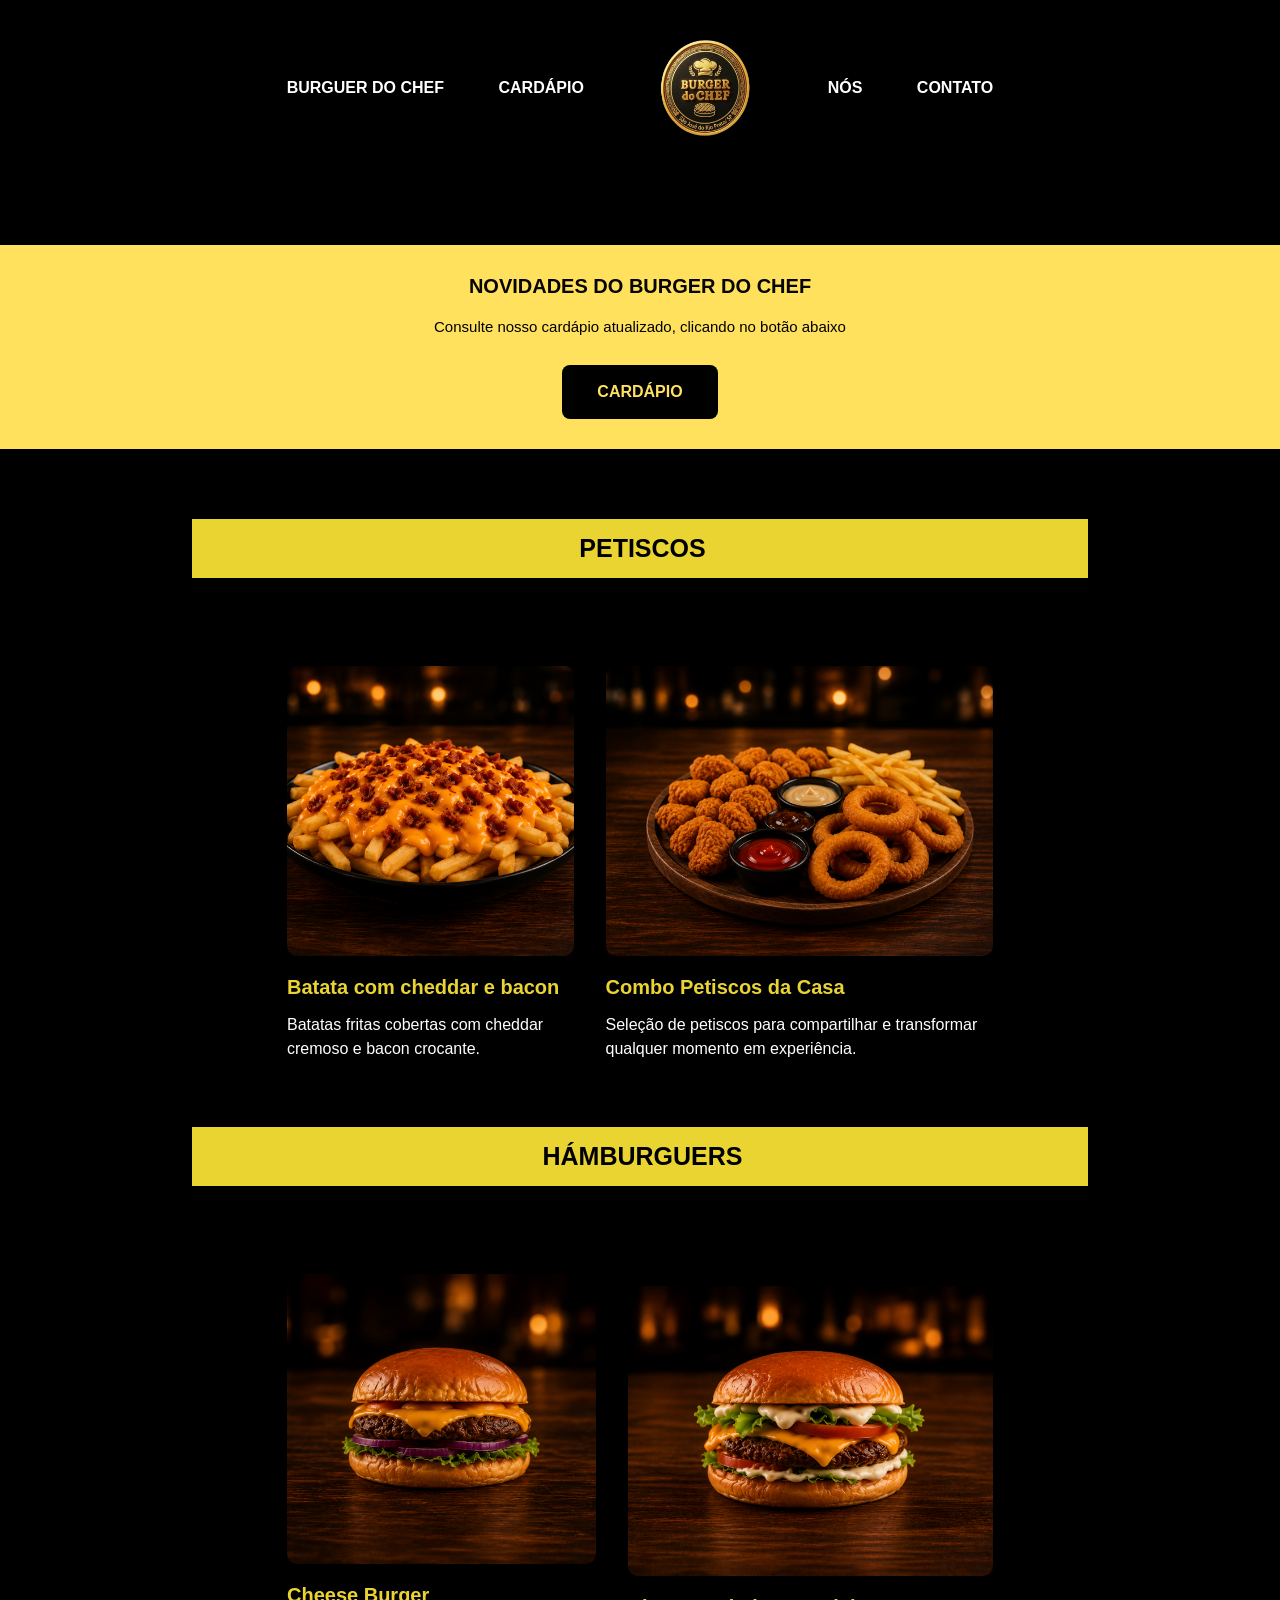
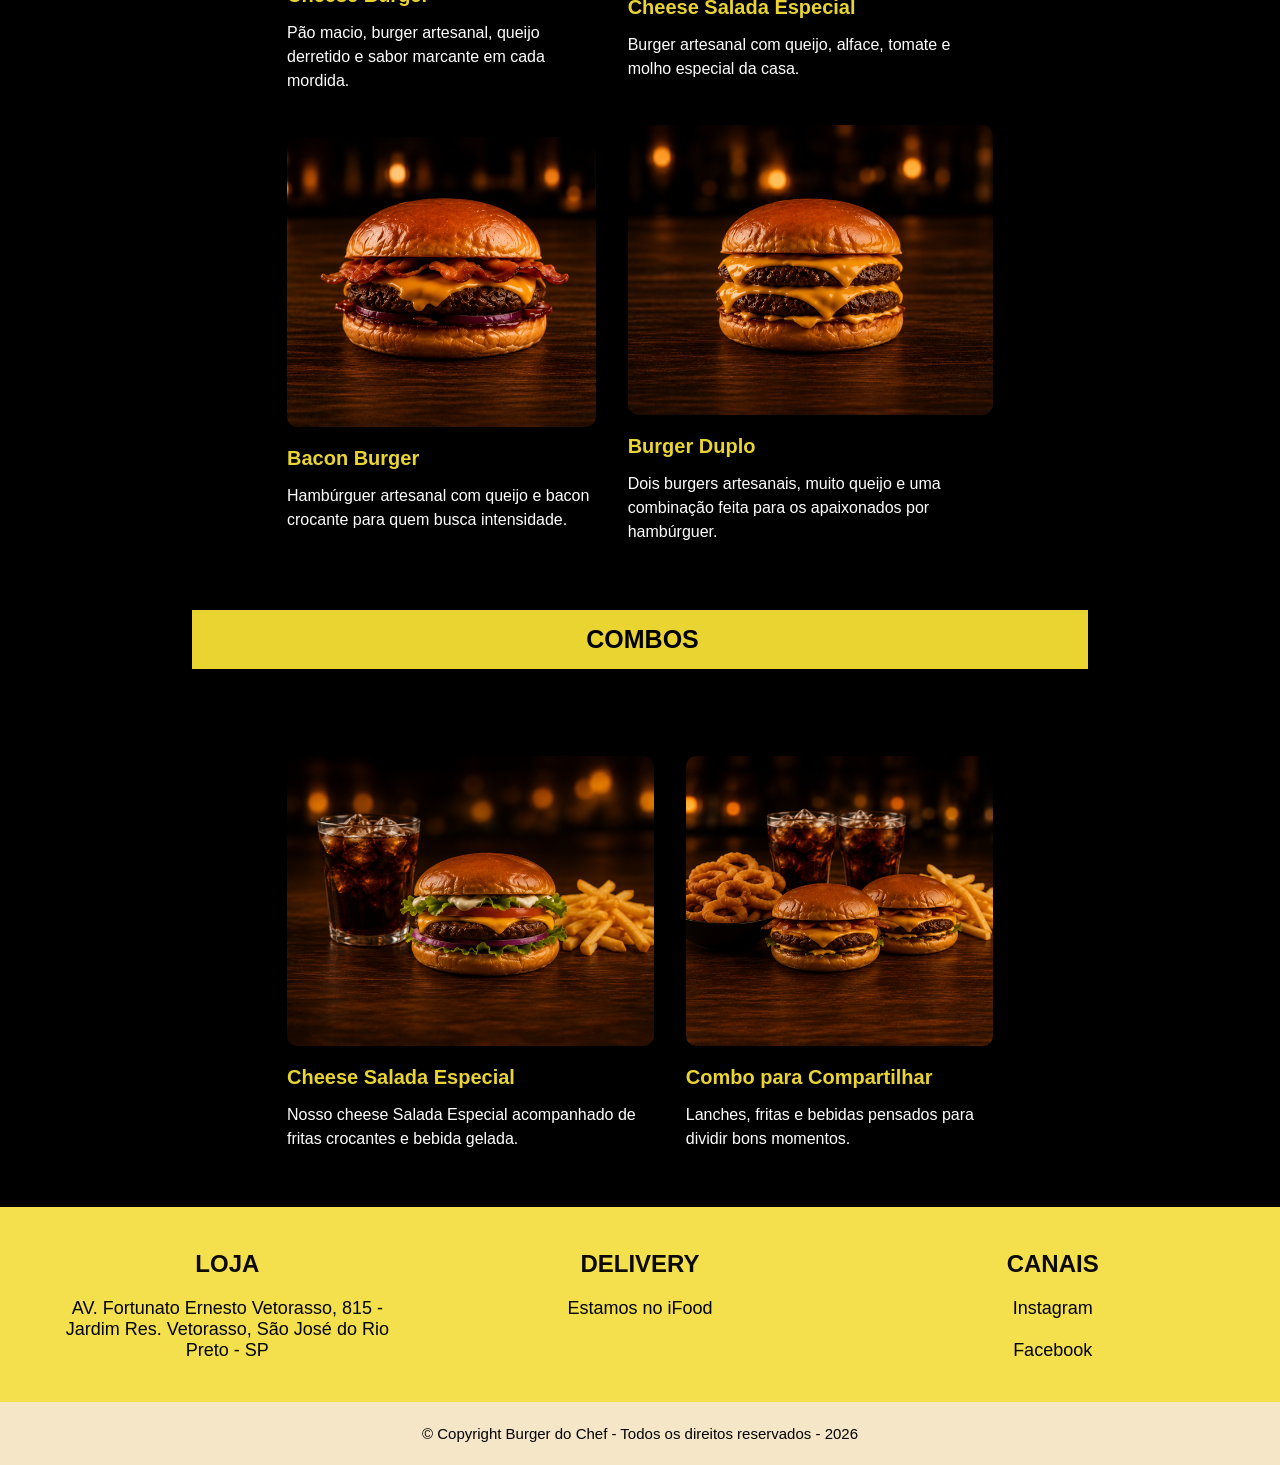
==== commit 6db14c25: "Add files via upload" ====
--- a/cardapio.html
+++ b/cardapio.html
@@ -6,6 +6,8 @@
     <title>Cardápio</title>
 
     <link rel="stylesheet" href="style.css">
+
+    <link rel="icon" href="images/icon.ico">
 
 </head>
 <body>
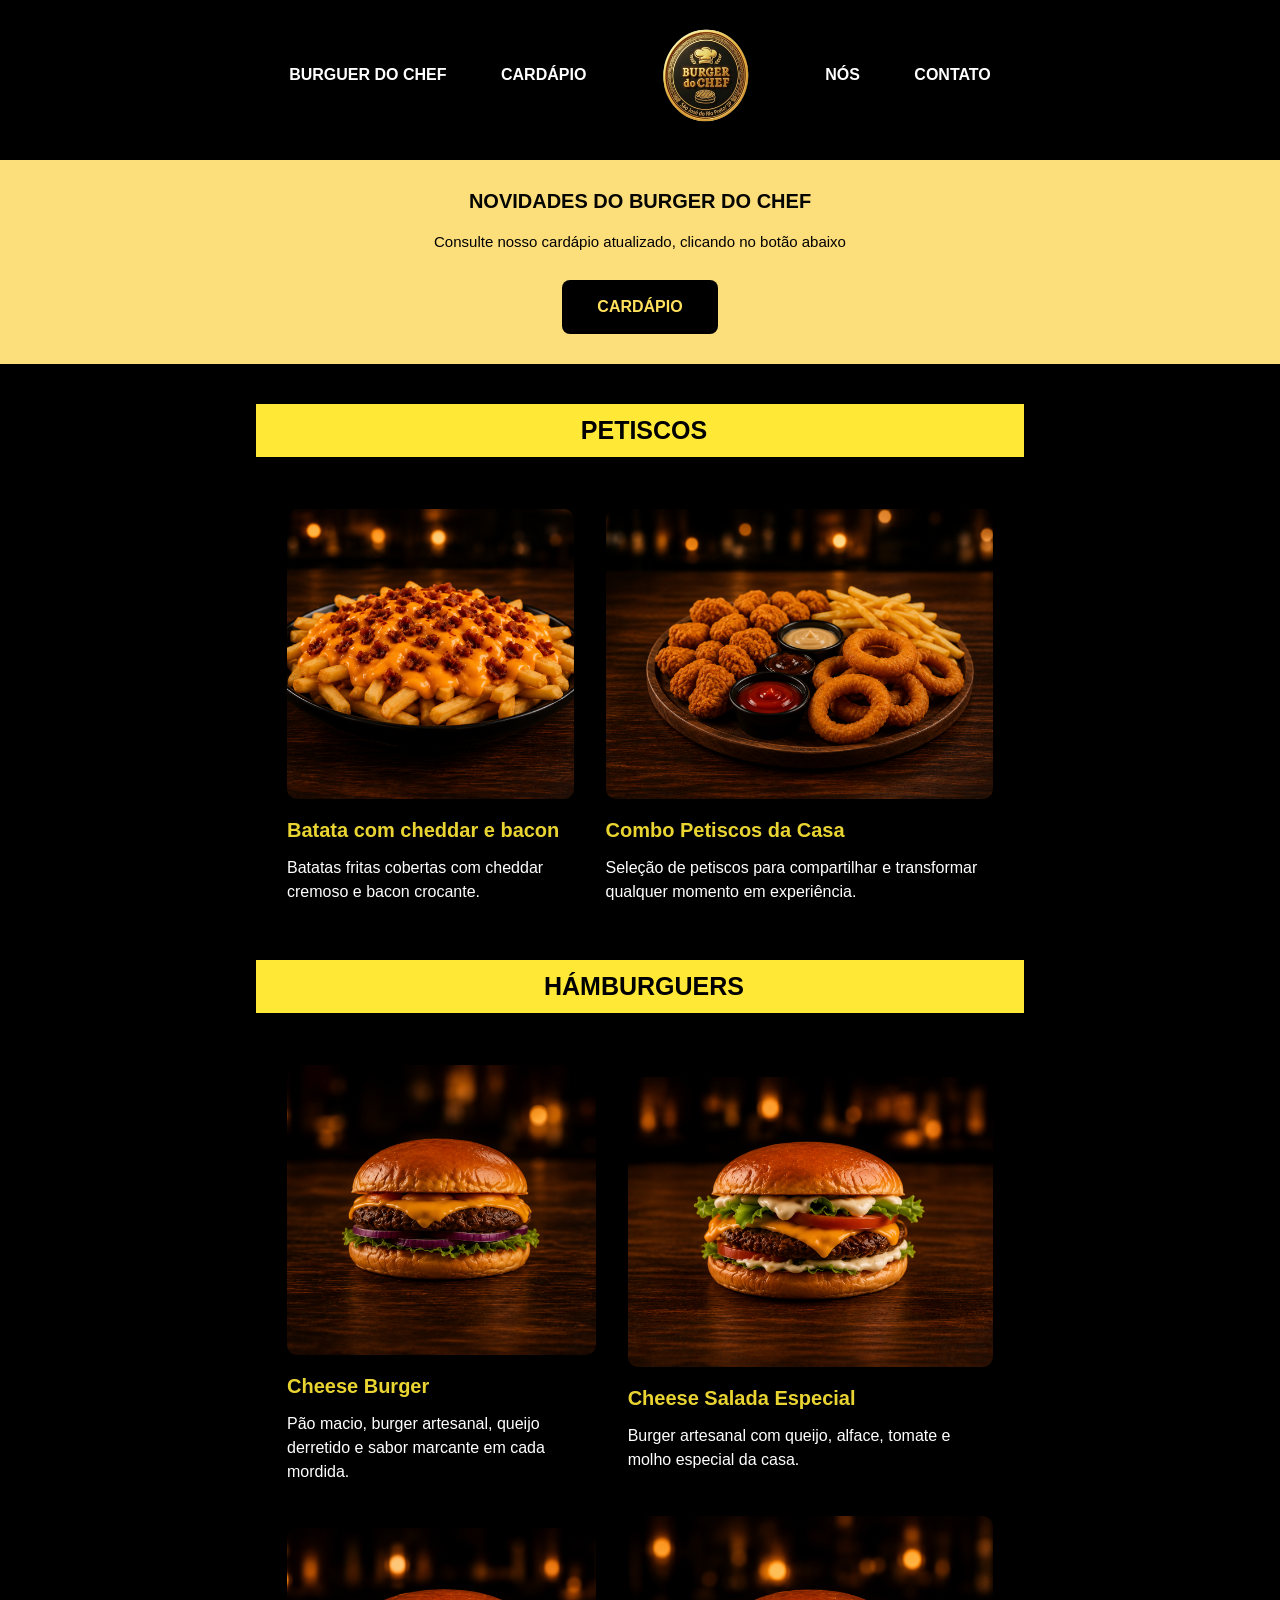
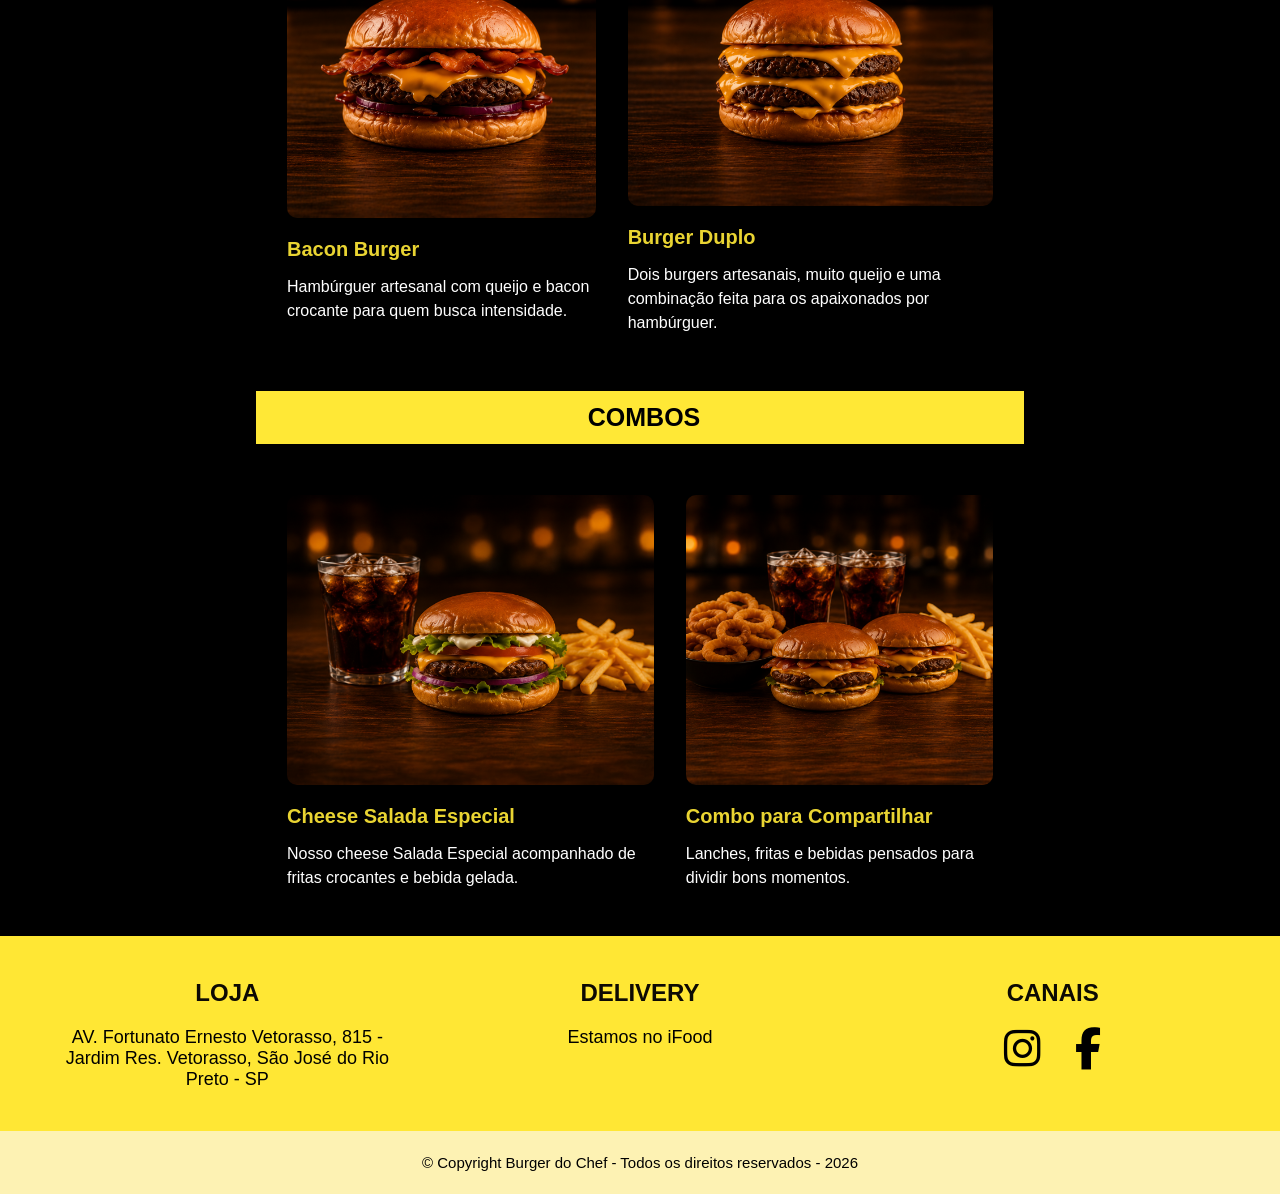
==== commit ecfd16cc: "Add files via upload" ====
--- a/cardapio.html
+++ b/cardapio.html
@@ -6,6 +6,10 @@
     <title>Cardápio</title>
 
     <link rel="stylesheet" href="style.css">
+
+      <link rel="stylesheet"
+    href="https://cdnjs.cloudflare.com/ajax/libs/font-awesome/6.5.2/css/all.min.css">
+
 
     <link rel="icon" href="images/icon.ico">
 
@@ -32,8 +36,6 @@
     <div class="titulo-cardapio">
         <h2>PETISCOS</h2>
     </div>
-
-    <br><br>
 
     <!-- PRODUTOS -->
     <table class="cardapio-produtos" >
@@ -65,8 +67,6 @@
     <div class="titulo-cardapio">
         <h2>HÁMBURGUERS</h2>
     </div>
-
-    <br><br>
 
     <!-- PRODUTOS -->
     <table class="cardapio-produtos">
@@ -115,7 +115,6 @@
         <h2>COMBOS</h2>
     </div>
 
-    <br><br>
 
     <!-- PRODUTOS -->
     <table class="cardapio-produtos">
--- a/style.css
+++ b/style.css
@@ -22,8 +22,8 @@
     /* fundo preto do header */
     background-color:black;
 
-    /* espaço interno */
-    padding:20px;
+    /* reduz a altura do header */
+    padding:10px 20px;
 
     /* centraliza todo conteúdo interno */
     text-align:center;
@@ -107,7 +107,7 @@
 .menu img{
 
     /* tamanho da logo */
-    width:135px;
+    width:130px;
 
     /* alinha a logo com os links */
     vertical-align:middle;
@@ -117,7 +117,7 @@
 
 /* =====================================
    BOTÃO HAMBÚRGUER
-   No desktop fica escondido
+   Fica oculto no desktop
 ===================================== */
 
 .menu-toggle{
@@ -125,100 +125,109 @@
     /* escondido em telas grandes */
     display:none;
 
-    /* remove estilos padrão */
+    /* remove aparência padrão */
     background:none;
     border:none;
 
-    /* cor do ícone */
-    color:gold;
+    /* cursor de clique */
+    cursor:pointer;
+
+    /* espaço interno */
+    padding:5px;
+
+    /* remove contorno azul ao clicar */
+    outline:none;
+}
+
+
+/* =====================================
+   ÍCONE FONT AWESOME
+===================================== */
+
+.menu-toggle i{
+
+    /* cor dourada padrão */
+    color:#e9d432;
 
     /* tamanho do ícone */
     font-size:32px;
 
-    /* cursor de clique */
-    cursor:pointer;
-}
-
+    /* animação suave */
+    transition:0.3s ease;
+}
+
+
+/* =====================================
+   EFEITO HOVER
+===================================== */
+
+.menu-toggle:hover i{
+
+    color:white;
+}
 
 
 /* =====================================
    RESPONSIVIDADE
-   Aplica em telas menores
 ===================================== */
 
 @media (max-width:768px){
 
-
-
-    /* esconde menu inicialmente */
+    /* menu fechado inicialmente */
     .menu{
 
         display:none;
 
-        /* posiciona abaixo do header */
         position:absolute;
 
-        /* distância do topo */
         top:80px;
 
-        /* distância da direita */
         right:20px;
 
-        /* fundo do menu aberto */
         background-color:black;
 
-        /* espaço interno */
         padding:20px;
 
-        /* bordas arredondadas */
         border-radius:8px;
 
-        /* garante que fique sobre outros elementos */
         z-index:10;
+
+        box-shadow:0 0 15px rgba(0,0,0,0.4);
     }
 
 
-
-    /* links do menu mobile */
+    /* links do menu */
     .menu a{
 
-        /* um abaixo do outro */
         display:block;
 
-        /* espaçamento vertical */
         margin:15px 0;
+
+        text-align:center;
     }
 
 
-
-    /* logo menor no celular */
+    /* esconde a logo dentro do menu mobile */
     .menu img{
 
-        width:90px;
-
-        margin:10px 0;
+        display:none;
     }
 
 
-
-    /* botão aparece no mobile */
+    /* mostra botão no celular */
     .menu-toggle{
 
         display:block;
 
-        /* joga para direita */
         margin-left:auto;
     }
 
 
-
-    /* quando JS adiciona classe ativo,
-       o menu aparece */
+    /* menu aberto */
     .menu.ativo{
 
         display:block;
     }
-
 }
 
 /* títulos */
@@ -240,7 +249,7 @@
 /* footer principal*/
 .footer-principal{
 
-    background-color:#f4e04d;
+    background-color:#ffe734;
     width: 100%;
     padding:20px;
 }
@@ -270,11 +279,46 @@
 
 }
 
+/* link clicável da rede social */
+.link-social{
+
+    /* remove sublinhado do link */
+    text-decoration:none;
+
+    /* espaço entre os ícones */
+    margin:15px;
+}
+
+
+/* ícones das redes sociais */
+.icone-social{
+
+    /* cor dos ícones */
+    color:black;
+
+    /* tamanho */
+    font-size:42px;
+
+    /* suaviza animações */
+    transition:0.3s;
+}
+
+
+/* efeito ao passar o mouse */
+.icone-social:hover{
+
+    /* aumenta levemente */
+    transform:scale(1.15);
+
+    /* muda a cor */
+    color:white;
+}
+
 
 /* A parte do copyright ficará: bege claro; separada visualmente do footer */
 .copyright{
 
-    background-color:#f5e6c8;
+    background-color:#fdf2b3;
     width:100%;
     padding:20px;
     font-size: 15px;
@@ -294,7 +338,7 @@
     width:100%;
 
     /* define a altura da imagem */
-    height:500px;
+    height:600px;
 
     /* evita deformação */
     object-fit:cover;
@@ -305,13 +349,16 @@
     /* remove espaços indesejados */
     display:block;
 
-    margin-bottom: 40px;
+    /* espaço entre header e imagem */
+    
+    margin:10px auto 40px auto;
+
 }
 
 .banner{
 
     height: 650px;
-    background-color: #efe2a0;
+    background-color: #eede89;
 
     text-align:center;
 
@@ -395,6 +442,8 @@
     width:390px;
     height:490px;
     object-fit:cover;
+    /* cantos levemente arredondados */
+    border-radius:8px;
 }
 
 /* estiliza a coluna do texto */
@@ -411,7 +460,7 @@
 .texto-info h2{
 
     /* cor do título */
-    color:#f4e04d;
+    color:#fae126;
 
     /* tamanho da fonte */
     font-size:30px;
@@ -436,7 +485,7 @@
 .contato-info{
 
     width: 100%;
-    background-color: #efe2a0;
+    background-color: #000000;
     margin:0 auto;
     padding:40px 0;
 
@@ -445,23 +494,25 @@
 
 .contato-info h2{
 
-    color:#b89110;
+    color:#f4e04d;
 }
 
 .contato-info p{
 
-    color:black;
+    color:rgb(254, 254, 254);
 }
 
 /* mapa da página contato */
 .mapa-contato iframe{
     width:72%;
     height:350px;
+     /* cantos levemente arredondados */
+    border-radius:8px;
 }
 
 /* bloco com fundo da fachada */
 .bloco-fachada{
-    background-color:#efe2a0;
+    background-color:#000000;
     
     padding:0 0 60px 0;
 
@@ -489,18 +540,22 @@
 
     /* remove margens externas */
     margin:0 auto;
+     background-color:#000000;
+
+          /* cantos levemente arredondados */
+    border-radius:8px;
 }
 
 
 .titulo-cardapio{
 
-    width:70%;
+    width:60%;
 
     /* antes: 40px auto 30px auto */
     /* menos espaço em cima e embaixo */
-    margin:35px auto 12px auto;
-
-    background-color:#e9d432;
+    margin:25px auto 10px auto;
+
+    background-color:#ffe836;
 }
 
 .titulo-cardapio h2{
@@ -513,7 +568,7 @@
     font-weight:bold;
 
     /* menos altura interna */
-    padding:15px;
+    padding:12px;
 
     text-align:center;
 
@@ -527,7 +582,7 @@
     width:60%;
 
     /* antes: 0 auto 50px auto */
-    margin:0 auto 25px auto;
+    margin:0 auto 15px auto;
 
     /* antes: 30px */
     border-spacing:30px;
@@ -566,7 +621,7 @@
 .linktree-cardapio{
 
 
-    background-color:#ffe15d;
+    background-color:#fcde7b;
 
     text-align:center;
 
@@ -574,7 +629,10 @@
        60px em cima/baixo
        20px laterais */
     padding:30px 50px;
-    margin: 70px auto ;
+
+        /* remove o espaço entre header e seção */
+    margin:10px auto 40px auto;
+   
 }
 
 
@@ -649,7 +707,7 @@
     font-size:36px;
 
     /* espaço abaixo do título */
-    margin-bottom:50px;
+    margin:10px auto 20px auto;
 }
 
 /* seções com texto + imagem */
@@ -659,7 +717,7 @@
     width:70%;
 
     /* centraliza horizontalmente*/
-    margin:40px auto;
+    margin:20px auto;
 }
 
 /* células da tabela */
@@ -687,6 +745,8 @@
 
     /* ajusta a imagem sem deformar */
     object-fit:cover;
+     /* cantos levemente arredondados */
+    border-radius:8px;
 }
 
 
@@ -730,53 +790,6 @@
     font-size:18px;
 }
 
-/* carrossel de fotos */
-
-.carrossel{
-
-    /* largura do carrossel */
-    width:70%;
-
-    /* altura fixa */
-    height:500px;
-
-    /* centraliza */
-    margin:50px auto;
-
-    /* necessário para o efeito */
-    position:relative;
-
-    /* esconde imagens extras */
-    overflow:hidden;
-}
-
-/* imagens do carrossel */
-.slide{
-
-    /* ocupa todo o espaço */
-    width:100%;
-    height:100%;
-
-    /* ajusta sem deformar */
-    object-fit:cover;
-
-    /* coloca todas as imagens empilhadas dentro do mesmo carrosel */
-    position:absolute;
-    top:0;
-    left:0;
-    
-    /* esconde inicialmente */
-    display:none;
-}
-
-/* imagem visível */
-.slide.ativo{
-
-    display:block;
-}
-
-
-
 
 /* frase de impacto */
 .frase-nos{
